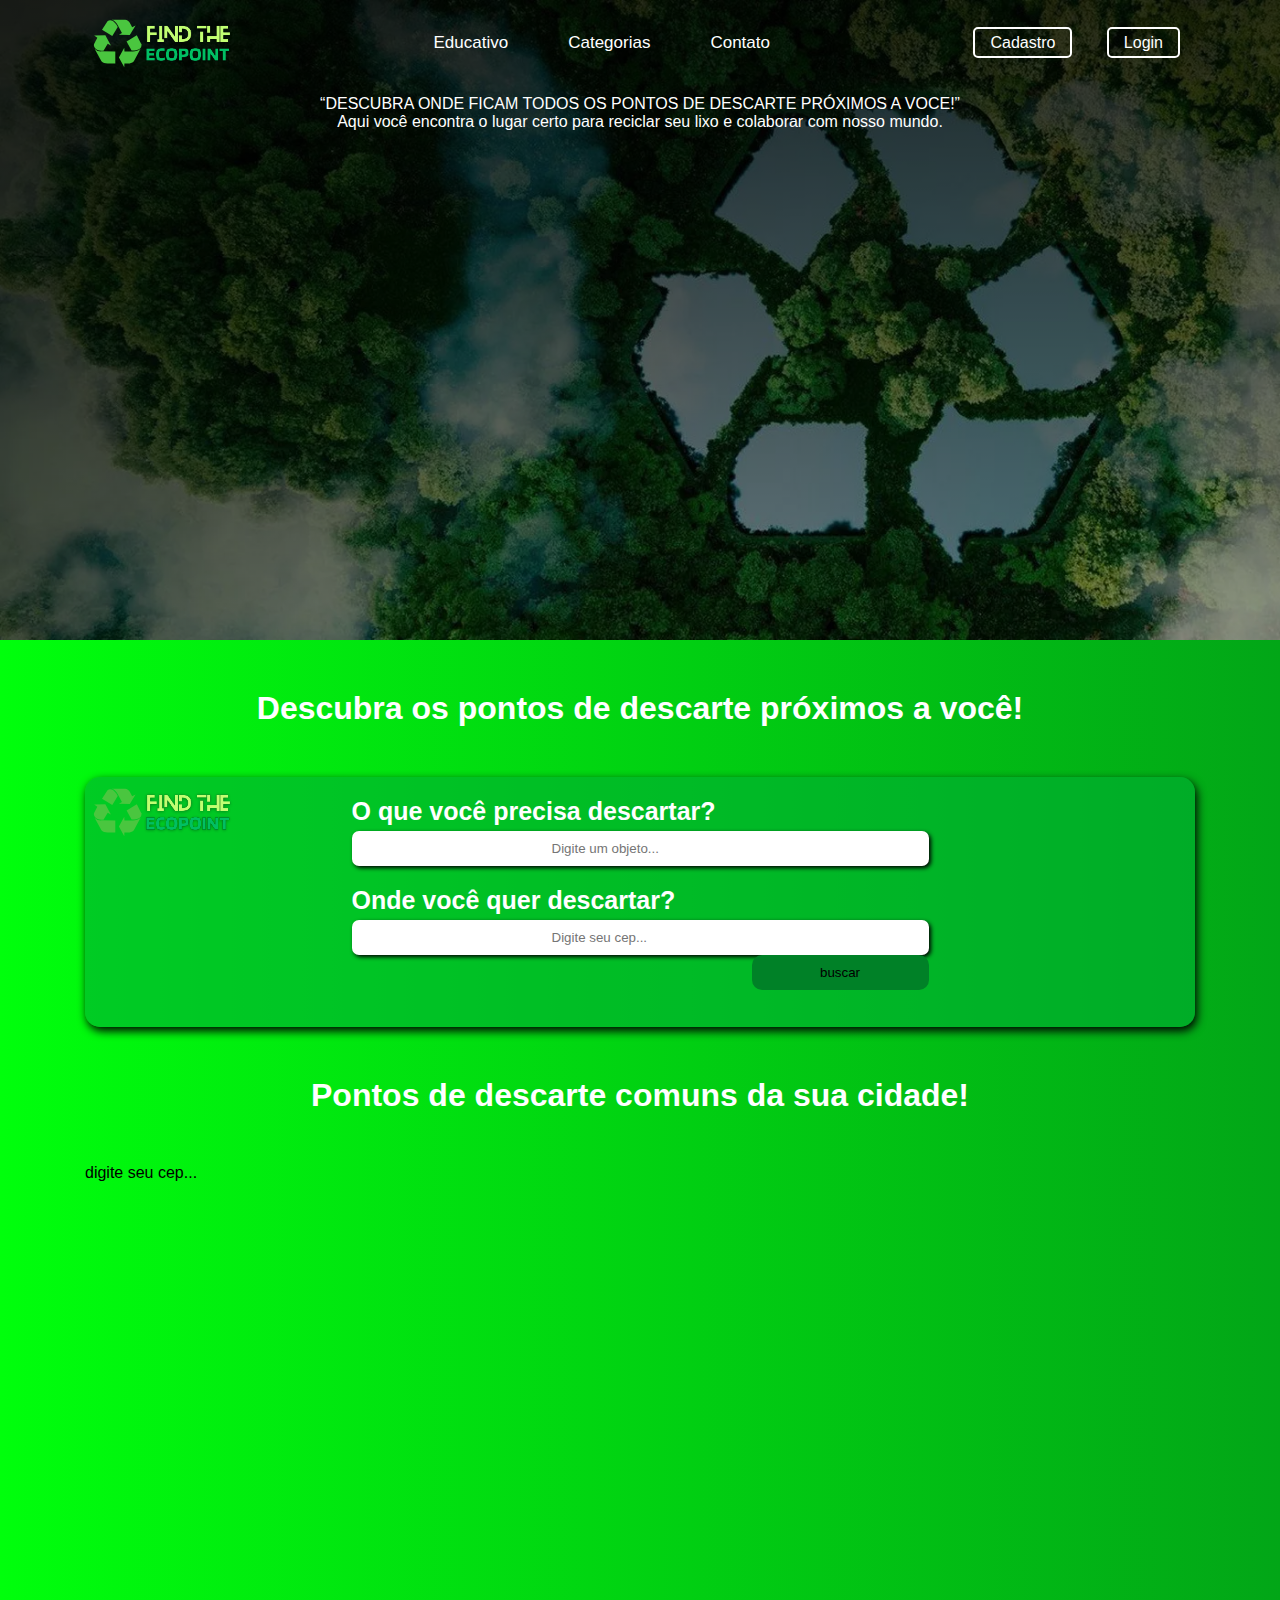
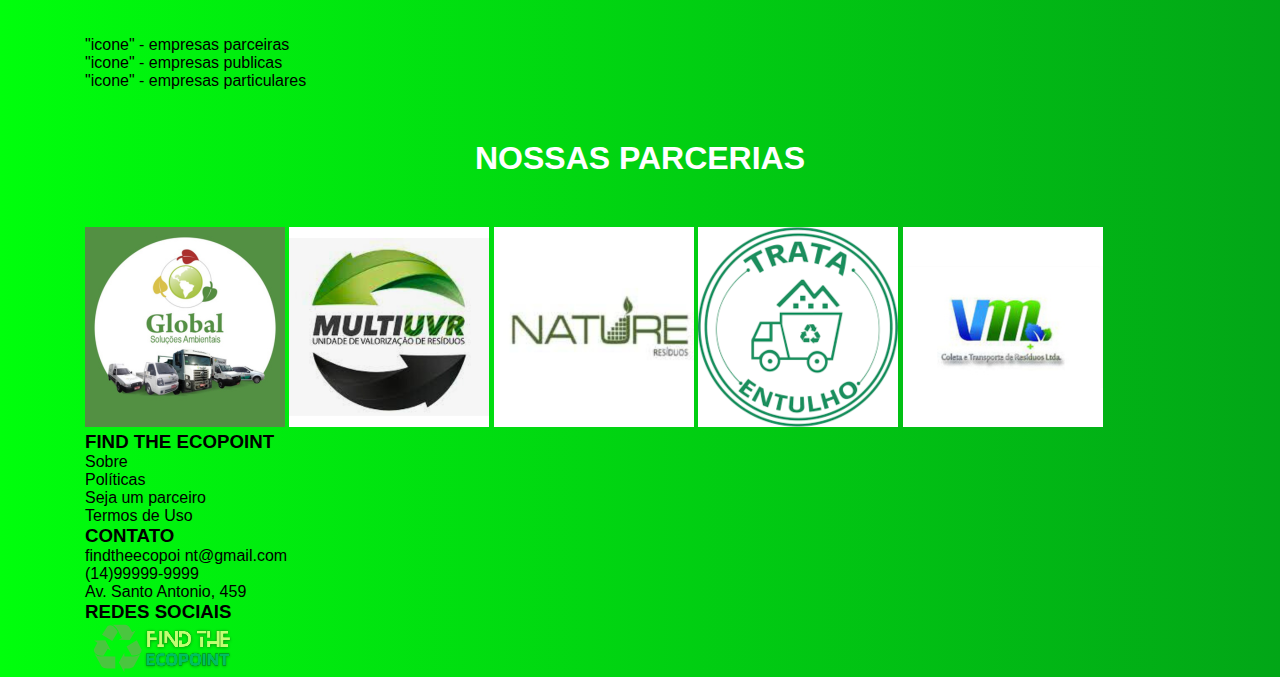
==== index.html @ 3b6789b3 "rodape" ====
<!DOCTYPE html>
<html lang="pt-BR">

<head>
    <meta charset="UTF-8">
    <meta http-equiv="X-UA-Compatible" content="IE=edge">
    <meta name="viewport" content="width=device-width, initial-scale=1.0">
    <title>Find The EcoPoint</title>
    <link rel="stylesheet" href="https://cdnjs.cloudflare.com/ajax/libs/font-awesome/6.5.0/css/all.min.css"
        integrity="sha512-Avb2QiuDEEvB4bZJYdft2mNjVShBftLdPG8FJ0V7irTLQ8Uo0qcPxh4Plq7G5tGm0rU+1SPhVotteLpBERwTkw=="
        crossorigin="anonymous" referrerpolicy="no-referrer" />

    <link rel="stylesheet" href="css/main.css">

</head>



<body>
    <header id="banner">
        <div class="container">
            <div id="cabecalho">
                <img src="img/foto-logo.svg" alt="logo-empresa">
                <nav id="menu">
                    <ul>
                        <li><a href="#">Educativo</a></li>
                        <li><a href="#">Categorias</a></li>
                        <li><a href="#">Contato</a></li>
                    </ul>
                </nav>
                <div id="botaoMenu">
                    <a href="#">Cadastro</a>
                    <a href="#">Login</a>
                </div>
            </div>

            <div id="textoBack">
                <div id="texto1">
                    <p>“DESCUBRA ONDE FICAM
                        TODOS OS PONTOS DE
                        DESCARTE PRÓXIMOS
                        A VOCE!”</p>
                </div>
                <div id="texto2">
                    <p>Aqui você encontra o lugar certo
                        para reciclar seu lixo e
                        colaborar com nosso mundo.</p>
                </div>
            </div>
        </div>
    </header>


    <!-- FIM DO CABEÇALHO -->

    <main>

        <!-- INICO DO MENU BUSCA -->

        <section>
            <div class="container">
                <h2 class="space-title">Descubra os pontos de descarte próximos a você!</h2>

                <div id="menuBusca">

                    <div id="imgBusca">
                        <img src="img/foto-logo.svg" alt="logo-empresa">
                    </div>

                    <form action="#" method="get" id="barraBusca">

                        <div class="cep">
                            <h3>O que você precisa descartar?</h3>
                            <input type="text" placeholder="Digite um objeto...">
                        </div>

                        <div class="cep">
                            <h3>Onde você quer descartar?</h3>
                            <input type="text" placeholder="Digite seu cep...">
                        </div>

                        <button type="submit" name="botao-busca" class="botao-busca">buscar<i
                                class="fa-solid fa-magnifying-glass" style="color: #ffffff;"></i></button>
                    </form>
                </div>
            </div>
        </section>

        <section>
            <div class="container">
                <h2 class="space-title">Pontos de descarte comuns da sua cidade!</h2>
                <div id="mapa">
                    <p>digite seu cep...</p>
                    <iframe
                        src="https://www.google.com/maps/embed?pb=!1m18!1m12!1m3!1d236395.6761934356!2d-50.25167360546877!3d-22.2141715!2m3!1f0!2f0!3f0!3m2!1i1024!2i768!4f13.1!3m3!1m2!1s0x94bfd7309baef6d9%3A0x2d5ecbe8edc7dc7c!2sSenac%20Marilia!5e0!3m2!1spt-BR!2sbr!4v1701218961428!5m2!1spt-BR!2sbr"
                        width="600" height="450" style="border:0;" allowfullscreen="" loading="lazy"
                        referrerpolicy="no-referrer-when-downgrade"></iframe>
                </div>

                <nav id="legenda-mapa">
                    <ul>
                        <li>"icone" - empresas parceiras</li>
                        <li>"icone" - empresas publicas</li>
                        <li>"icone" - empresas particulares</li>
                    </ul>
                </nav>
            </div>
        </section>

        <section>
            <div class="container">
                <h2 class="space-title">NOSSAS PARCERIAS</h2>
                <div id="parceiros">

                    <img src="img/parceiros-logo/global-solucoes.png" alt="">

                    <img src="img/parceiros-logo/mult-uvr.png" alt="">

                    <img src="img/parceiros-logo/nature-residuos.png" alt="">

                    <img src="img/parceiros-logo/trata-entulho.png" alt="">

                    <img src="img/parceiros-logo/vm-coleta.png" alt="">

                </div>
            </div>
        </section>

    </main>
    <footer id="rodape">
        <div class="container" id="linhaRodape">



            <div class="coluna-rodape">
                <h3>FIND THE ECOPOINT</h3>
                <nav class="rodape1">
                    <ul>
                        <li>Sobre</li>
                        <li>Políticas</li>
                        <li>Seja um parceiro</li>
                        <li>Termos de Uso</li>
                    </ul>
                </nav>
            </div>

            <div class="coluna-rodape">
                <h3>CONTATO</h3>
                <p>
                <nav class="rodape1">
                   
                        <div>
                            <ul>
                            <i class="fa-regular fa-envelope"></i>
                            <li>findtheecopoi   nt@gmail.com</li>
                        </ul>
                        </div>
                        <div>
                            <ul>
                            <i class="fa-solid fa-phone"></i>
                            <li>(14)99999-9999</li>
                        </ul>
                        </div>
                        <div>
                            
                            <i class="fa-solid fa-location-dot"></i>
                            <li>Av. Santo Antonio, 459</li>
                        </ul>
                        </div>
                    
                </nav>
            </div>

            <div class="coluna-rodape">
                <h3>REDES SOCIAIS</h3>
                <div>
                    <a href="#"><i class="fa-brands fa-facebook"></i></a>
                    <a href="#"><i class="fa-brands fa-square-whatsapp"></i></a>
                </div>
                <img src="img/foto-logo.svg" alt="">
            </div>
        </div>
    </footer>

    <script src="js/main.js"></script>
</body>

</html>
---- css/main.css ----
* {
    margin: 0;
    padding: 0;
    box-sizing: border-box;
    text-decoration: none;
    list-style: none;
    font-family:sans-serif;
    
}

body {
    background: rgb(0, 255, 12);
    background: linear-gradient(90deg, rgba(0, 255, 12, 1) 0%, rgba(2, 166, 23, 1) 100%);
}

#banner{
    background-image: linear-gradient(rgba(0, 0, 0, 0.8), rgba(0, 0, 0, 0.4)), url("../img/banner.png");
    height: 40em;
    width: 100%;
    background-repeat: no-repeat;
    background-size: cover;
}

.container{
max-width: 1140px;
margin: 0 auto;
padding-left:15px;
padding-right:15px;
}

/* CABEÇALHO INICIO */

#cabecalho {
    display: flex;
    justify-content: space-between;
    align-items: center;
    padding-top: 20px;
    height: 65px;
}

#menu ul {
    display: flex;
    list-style: none;
}

#menu ul li {
    padding: 30px;
}

#menu ul li a{
    color: #fff;
    font-size: 17px;
}

#textoBack{
    color: #fff;
    text-align:center;
    margin-top: 30px;
}

#botaoMenu a{
    color:#fff;
}

#botaoMenu a {
    margin: 15px;
    padding: 5px 15px 5px 15px;
    border-radius: 5px;
    border: 2px solid #fff;
}

/* FIM CABECALHO */

/* INICIO MENU DE BUSCA */

.space-title{
    text-align: center;
    color: #fff;
    font-size: 2em;
    margin:50px 0px;
}

#menuBusca{
    background-color:rgba(0, 173, 52, 0.596);
    position: relative;
    border-radius: 15px;
    height: 250px;
    box-shadow: 2px 4px 10px;
    display: flex;
    justify-content: center;
}

#imgBusca{
    position: absolute;
    left: 0;
    top: 0;
    margin-top: 10px;
}

.cep h3{
    color:#fff;
    margin-top: 20px;
    font-size: 25px;
}

.cep input{
    box-shadow: 2px 2px 4px;
    padding: 10px 200px;
    background-color: #fff;
    border-radius: 7px;
    border: none;
    margin-top: 5px;
}

.botao-busca{
    background-color: #008127;
    padding: 10px 50px ;
    margin-left: 400px;
    border-radius: 10px;
    border: none;


}

 #barraBusca{
    
    display: flex;
    flex-direction: column;
 }
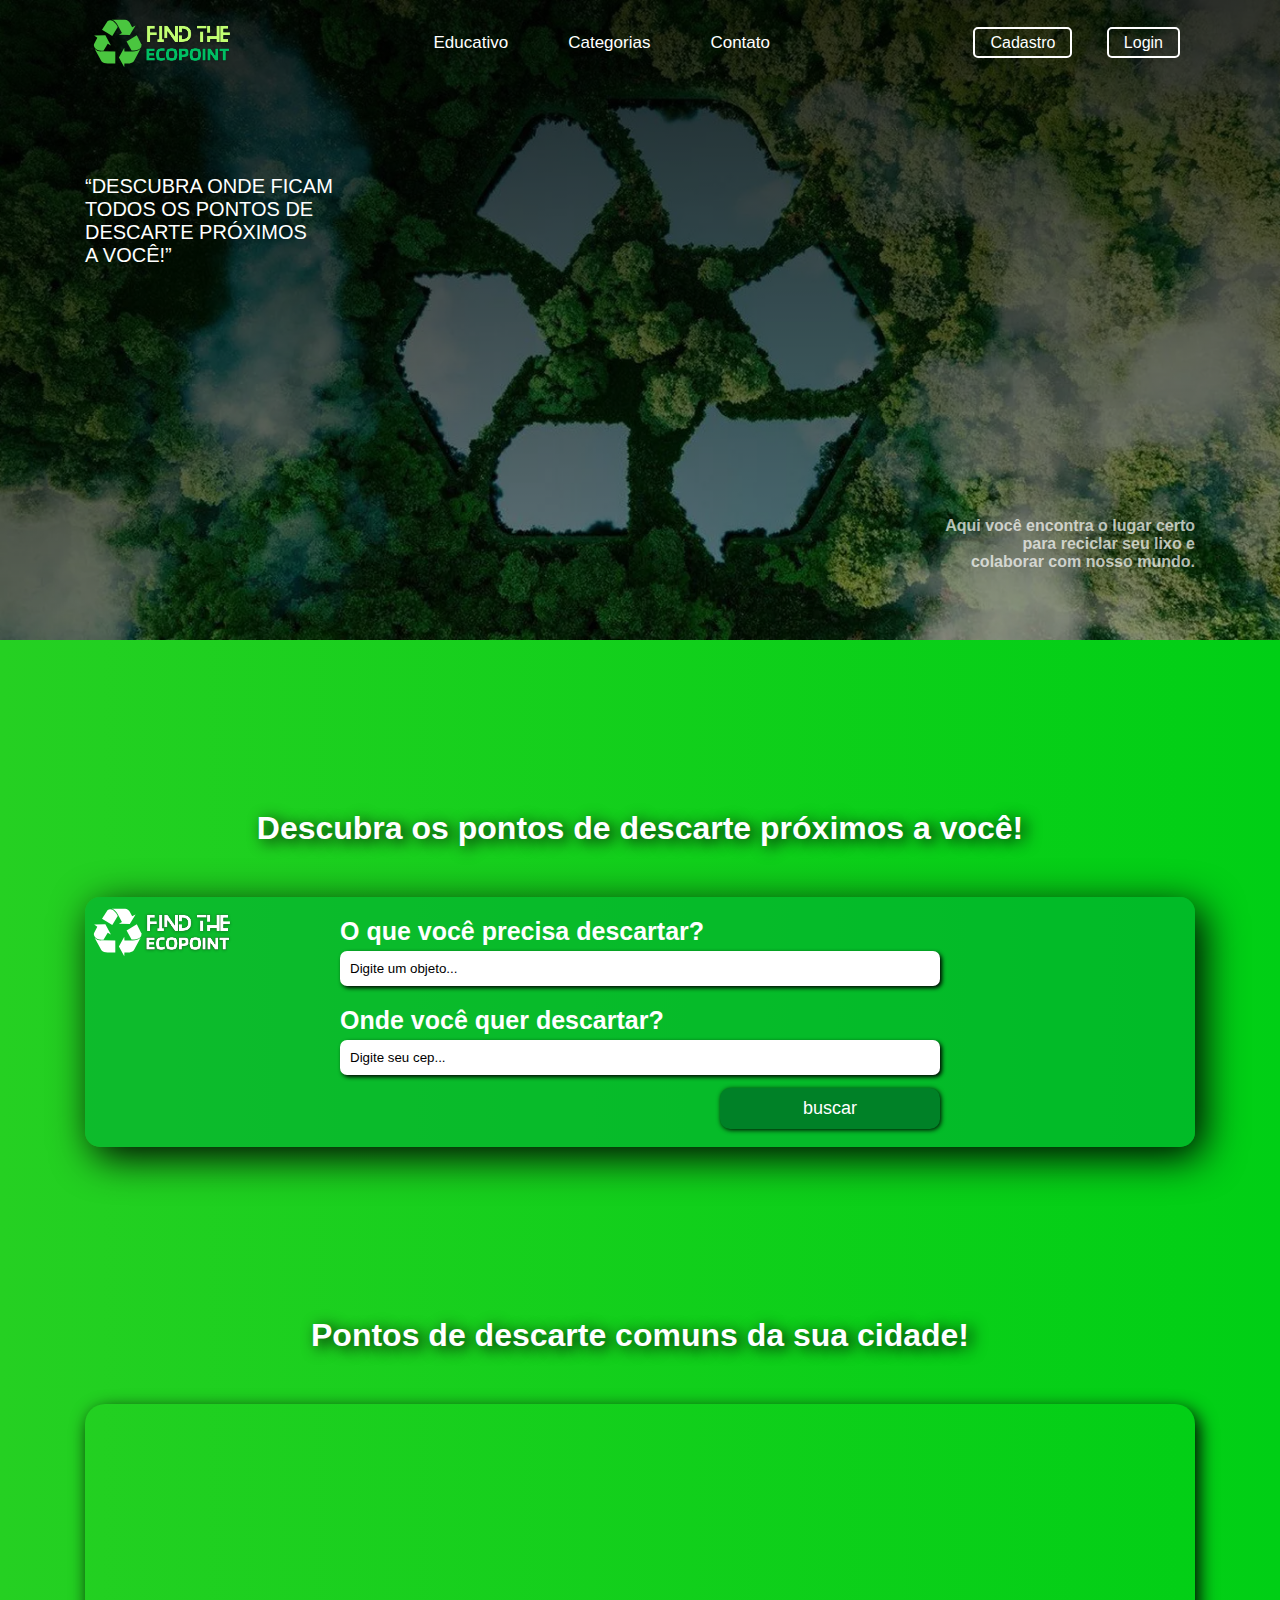
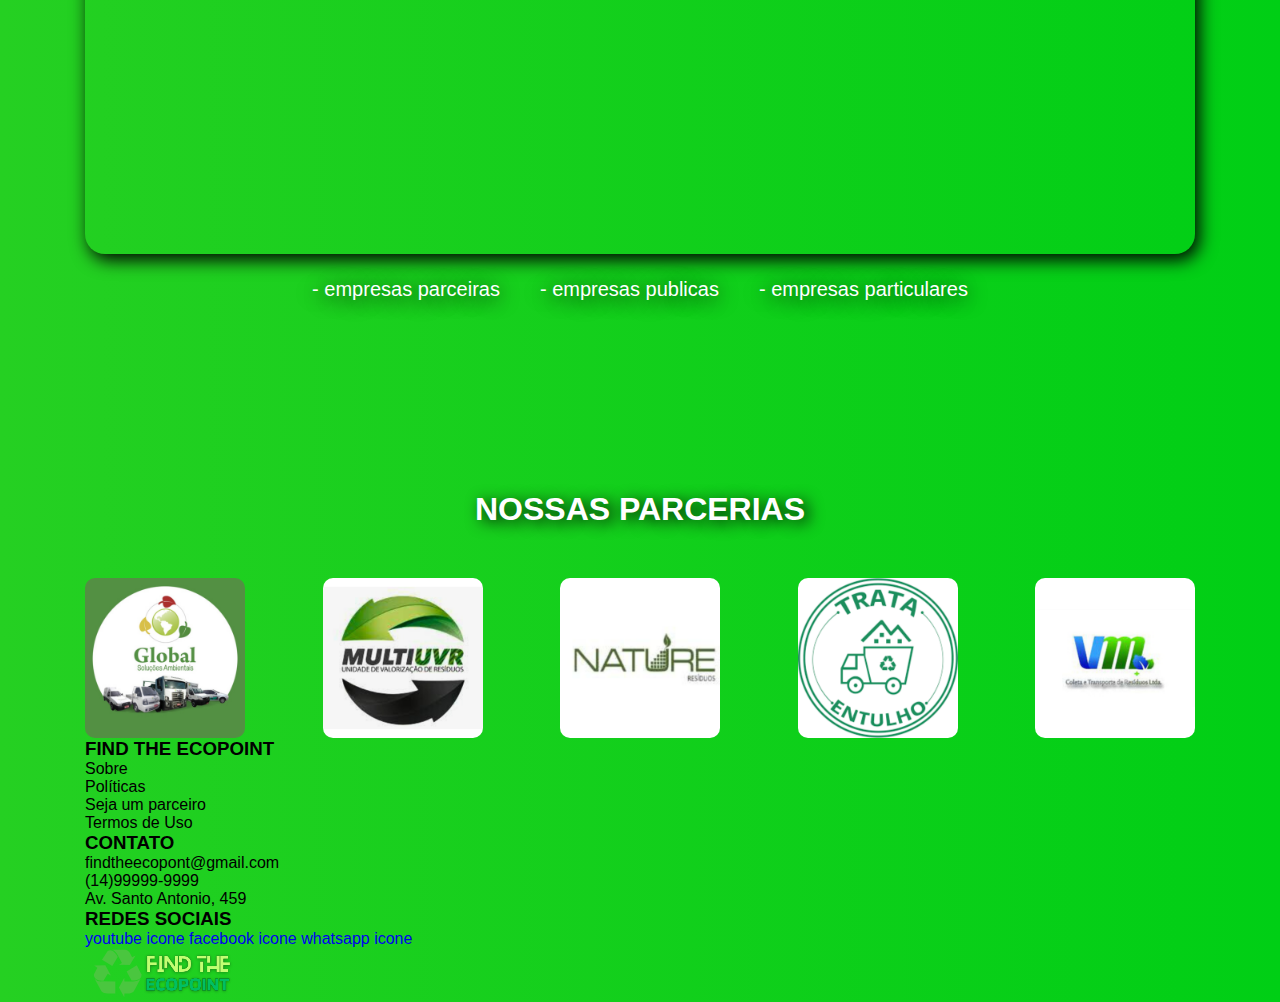
==== commit b173604a: "finalização" ====
--- a/index.html
+++ b/index.html
@@ -13,7 +13,6 @@
     <link rel="stylesheet" href="css/main.css">
 
 </head>
-
 
 
 <body>
@@ -35,15 +34,17 @@
             </div>
 
             <div id="textoBack">
-                <div id="texto1">
-                    <p>“DESCUBRA ONDE FICAM
-                        TODOS OS PONTOS DE
-                        DESCARTE PRÓXIMOS
-                        A VOCE!”</p>
+
+                <div class="texto1">
+                    <p>“DESCUBRA ONDE FICAM<br>
+                        TODOS OS PONTOS DE<br>
+                        DESCARTE PRÓXIMOS<br>
+                        A VOCÊ!”</p>
                 </div>
-                <div id="texto2">
-                    <p>Aqui você encontra o lugar certo
-                        para reciclar seu lixo e
+
+                <div class="texto2">
+                    <p>Aqui você encontra o lugar certo<br>
+                        para reciclar seu lixo e<br>
                         colaborar com nosso mundo.</p>
                 </div>
             </div>
@@ -64,7 +65,7 @@
                 <div id="menuBusca">
 
                     <div id="imgBusca">
-                        <img src="img/foto-logo.svg" alt="logo-empresa">
+                        <img src="img/foto-logo-branca.svg" alt="logo-empresa">
                     </div>
 
                     <form action="#" method="get" id="barraBusca">
@@ -79,7 +80,7 @@
                             <input type="text" placeholder="Digite seu cep...">
                         </div>
 
-                        <button type="submit" name="botao-busca" class="botao-busca">buscar<i
+                        <button type="submit" name="botao-busca" class="botao-busca">buscar     <i
                                 class="fa-solid fa-magnifying-glass" style="color: #ffffff;"></i></button>
                     </form>
                 </div>
@@ -90,7 +91,7 @@
             <div class="container">
                 <h2 class="space-title">Pontos de descarte comuns da sua cidade!</h2>
                 <div id="mapa">
-                    <p>digite seu cep...</p>
+                    
                     <iframe
                         src="https://www.google.com/maps/embed?pb=!1m18!1m12!1m3!1d236395.6761934356!2d-50.25167360546877!3d-22.2141715!2m3!1f0!2f0!3f0!3m2!1i1024!2i768!4f13.1!3m3!1m2!1s0x94bfd7309baef6d9%3A0x2d5ecbe8edc7dc7c!2sSenac%20Marilia!5e0!3m2!1spt-BR!2sbr!4v1701218961428!5m2!1spt-BR!2sbr"
                         width="600" height="450" style="border:0;" allowfullscreen="" loading="lazy"
@@ -99,9 +100,9 @@
 
                 <nav id="legenda-mapa">
                     <ul>
-                        <li>"icone" - empresas parceiras</li>
-                        <li>"icone" - empresas publicas</li>
-                        <li>"icone" - empresas particulares</li>
+                        <li><i class="fa-solid fa-map-pin"></i> - empresas parceiras</li>
+                        <li><i class="fa-solid fa-map-pin"></i> - empresas publicas</li>
+                        <li><i class="fa-solid fa-map-pin"></i> - empresas particulares</li>
                     </ul>
                 </nav>
             </div>
@@ -125,16 +126,15 @@
                 </div>
             </div>
         </section>
-
     </main>
-    <footer id="rodape">
-        <div class="container" id="linhaRodape">
 
 
+    <footer>
+        <div class="container">
 
-            <div class="coluna-rodape">
+            <div>
                 <h3>FIND THE ECOPOINT</h3>
-                <nav class="rodape1">
+                <nav>
                     <ul>
                         <li>Sobre</li>
                         <li>Políticas</li>
@@ -144,38 +144,24 @@
                 </nav>
             </div>
 
-            <div class="coluna-rodape">
+            <div>
                 <h3>CONTATO</h3>
                 <p>
-                <nav class="rodape1">
-                   
-                        <div>
-                            <ul>
-                            <i class="fa-regular fa-envelope"></i>
-                            <li>findtheecopoi   nt@gmail.com</li>
-                        </ul>
-                        </div>
-                        <div>
-                            <ul>
-                            <i class="fa-solid fa-phone"></i>
-                            <li>(14)99999-9999</li>
-                        </ul>
-                        </div>
-                        <div>
-                            
-                            <i class="fa-solid fa-location-dot"></i>
-                            <li>Av. Santo Antonio, 459</li>
-                        </ul>
-                        </div>
-                    
+                <nav>
+                    <ul>
+                        <li>findtheecopont@gmail.com</li>
+                        <li>(14)99999-9999</li>
+                        <li>Av. Santo Antonio, 459</li>
+                    </ul>
                 </nav>
             </div>
 
-            <div class="coluna-rodape">
+            <div>
                 <h3>REDES SOCIAIS</h3>
                 <div>
-                    <a href="#"><i class="fa-brands fa-facebook"></i></a>
-                    <a href="#"><i class="fa-brands fa-square-whatsapp"></i></a>
+                    <a href="#">youtube icone</a>
+                    <a href="#">facebook icone</a>
+                    <a href="#">whatsapp icone</a>
                 </div>
                 <img src="img/foto-logo.svg" alt="">
             </div>
@@ -185,4 +171,4 @@
     <script src="js/main.js"></script>
 </body>
 
-</html> +</html>--- a/css/main.css
+++ b/css/main.css
@@ -9,8 +9,7 @@
 }
 
 body {
-    background: rgb(0, 255, 12);
-    background: linear-gradient(90deg, rgba(0, 255, 12, 1) 0%, rgba(2, 166, 23, 1) 100%);
+    background: linear-gradient(90deg, rgb(37, 208, 34) 0%, rgb(0, 207, 21) 100%);
 }
 
 #banner{
@@ -19,6 +18,7 @@
     width: 100%;
     background-repeat: no-repeat;
     background-size: cover;
+    background-position: center;
 }
 
 .container{
@@ -69,6 +69,25 @@
     border: 2px solid #fff;
 }
 
+#textoBack{
+    display: flex;
+    flex-direction: column;
+}
+
+.texto1{
+    font-size: 20px;
+    margin-top: 80px;
+    text-align: left;
+    color: #fff;
+}
+
+.texto2{
+    margin-top: 250px;
+    text-align: right;
+    color: #ffffffb0;
+    font-weight: bold;
+}
+
 /* FIM CABECALHO */
 
 /* INICIO MENU DE BUSCA */
@@ -78,6 +97,8 @@
     color: #fff;
     font-size: 2em;
     margin:50px 0px;
+    padding-top: 120px;
+    text-shadow: 5px 3px 15px black;
 }
 
 #menuBusca{
@@ -85,7 +106,7 @@
     position: relative;
     border-radius: 15px;
     height: 250px;
-    box-shadow: 2px 4px 10px;
+    box-shadow: 8px 10px 40px;
     display: flex;
     justify-content: center;
 }
@@ -105,20 +126,25 @@
 
 .cep input{
     box-shadow: 2px 2px 4px;
-    padding: 10px 200px;
+    padding: 10px;
+    width: 600px;
     background-color: #fff;
     border-radius: 7px;
     border: none;
     margin-top: 5px;
+    
 }
 
 .botao-busca{
     background-color: #008127;
     padding: 10px 50px ;
-    margin-left: 400px;
+    margin-left: 380px;
     border-radius: 10px;
     border: none;
-
+    margin-top: 13px;
+    color: #fff;
+    box-shadow: 1px 1px 5px #000;
+    font-size: 18px;
 
 }
 
@@ -128,3 +154,72 @@
     flex-direction: column;
  }
 
+ /* FIM DO MENU DE BUSCA */
+
+ /* COMEÇO DO MAPA */
+
+ #cepMapa input{
+    border: 2px ;
+    border-radius: 10px;
+    background-color: #008127;
+    color: #000;
+    padding-bottom: 20px;
+    margin-left: 20px;
+    font-size: 15px;
+    
+ }
+
+ #cepMapa input::placeholder {
+    color: #fff;
+ }
+ 
+ .cep input::placeholder {
+    
+    color: #000;
+ }
+
+ #mapa iframe{
+    width: 100%;
+    border-radius: 20px;
+    box-shadow: 4px 6px 18px;
+ }
+
+ #legenda-mapa ul{
+    display: flex;
+    justify-content: center;
+    
+ }
+
+ #legenda-mapa ul li{
+    padding: 20px;
+    font-size: 20px;
+    color: #fff;
+    text-shadow: 0px 3px 20px black;
+ }
+
+ /* #legenda-mapa i{
+    color: red; 
+}*/
+
+#legenda-mapa pin1{
+    color: #000;
+}
+
+/* FIM DO MAPA */
+
+
+/* INICIO DOS PARCEIROS */
+
+#parceiros{
+    display: flex;
+    justify-content: space-between;
+    
+}
+
+#parceiros img{
+    border: none;
+    border-radius: 10px;
+    width: 160px;
+}
+
+/* FIM DOS PARCEIROS */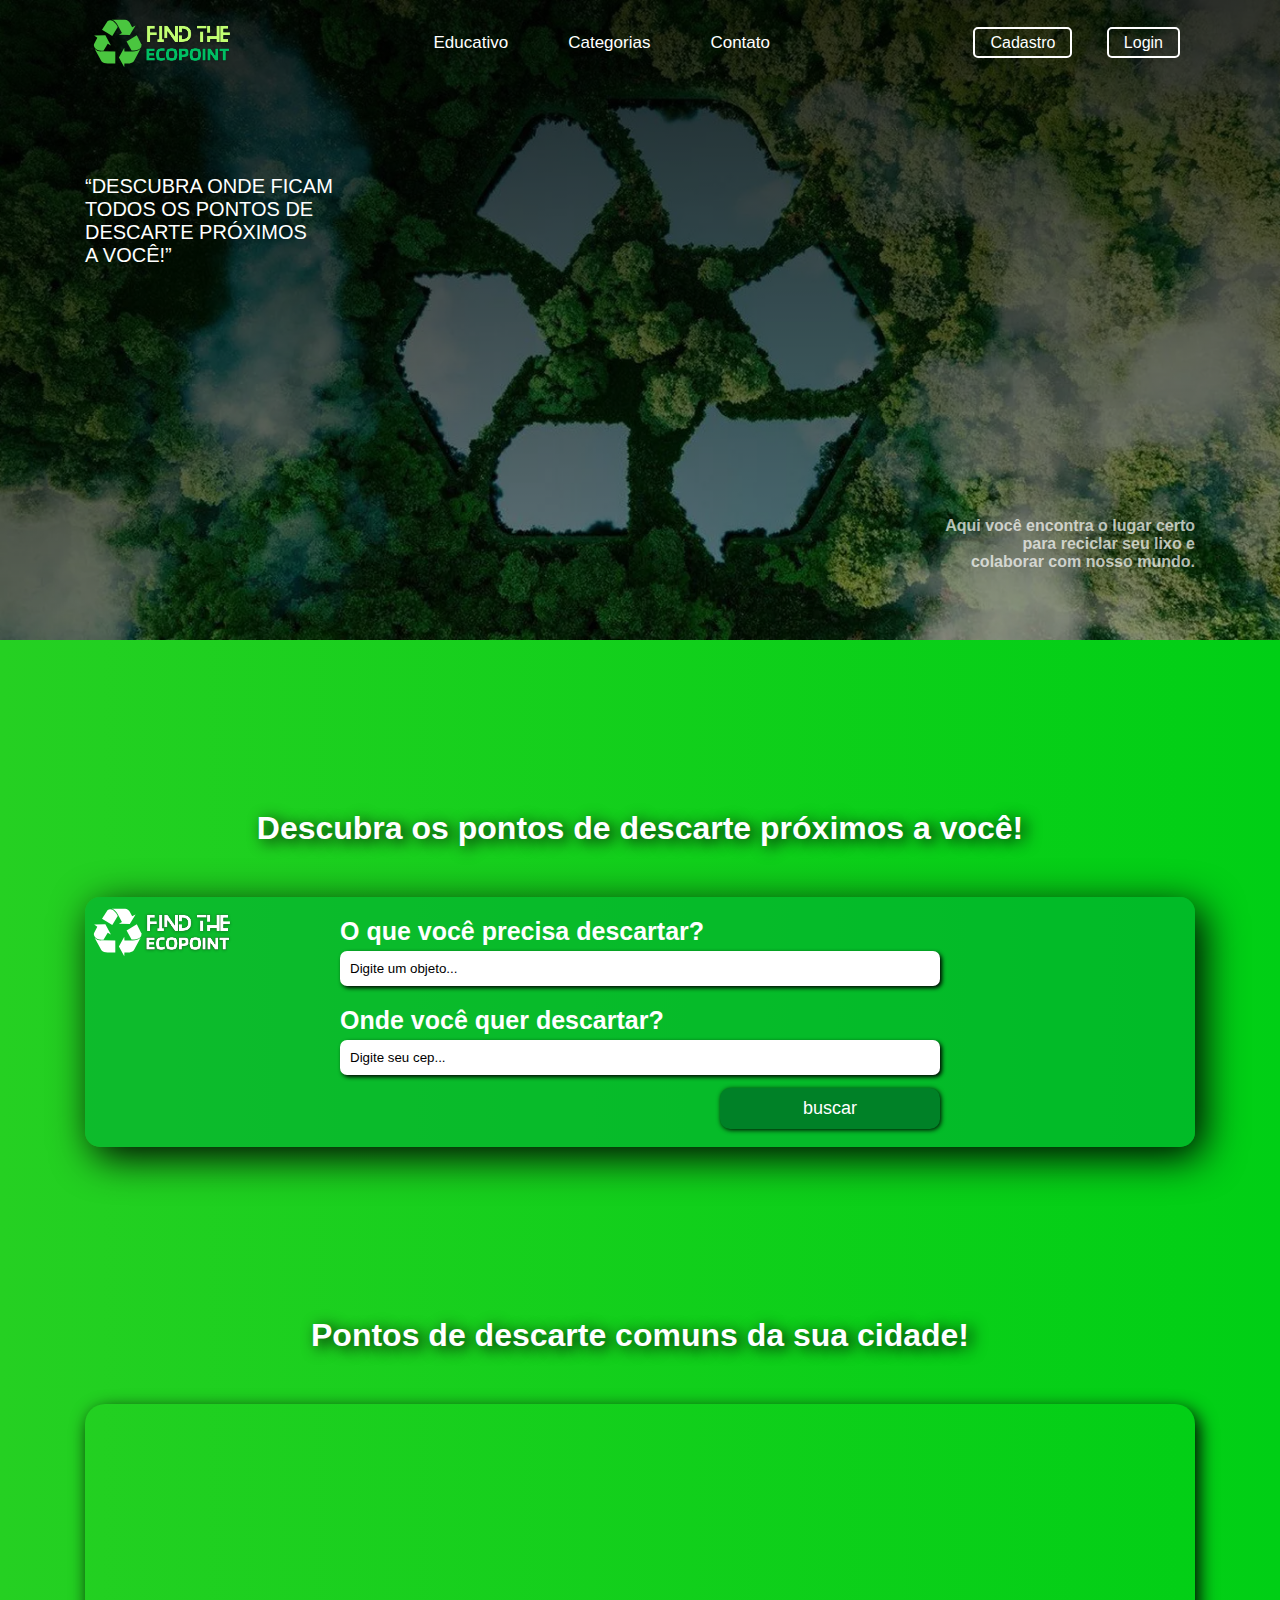
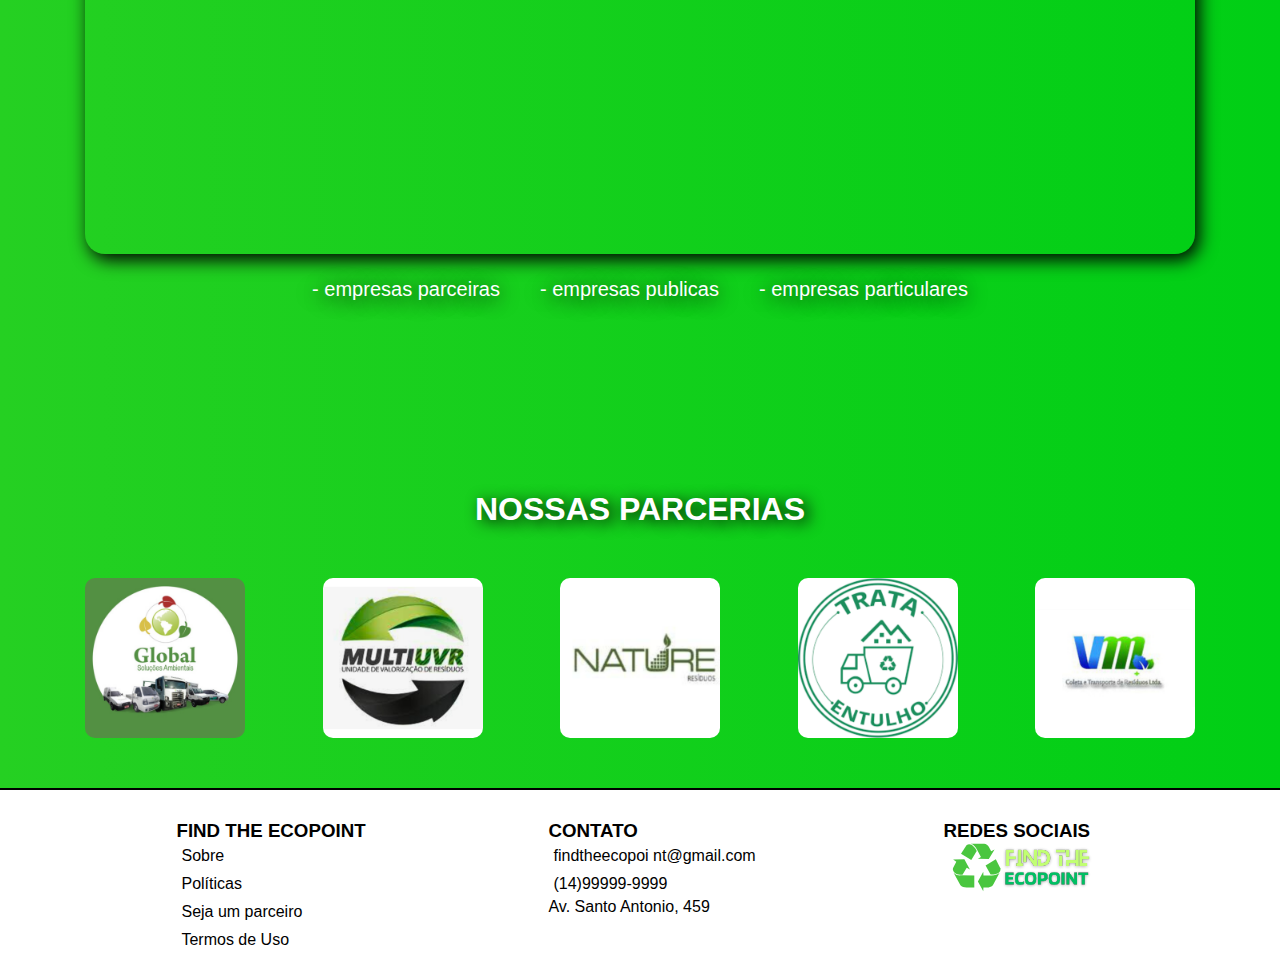
==== commit d4733273: "Merge branch 'main' into alteraçoes-hudson" ====
--- a/index.html
+++ b/index.html
@@ -128,13 +128,13 @@
         </section>
     </main>
 
+    <footer id="rodape">
+        <div class="container" id="linhaRodape">
 
-    <footer>
-        <div class="container">
 
-            <div>
+            <div class="coluna-rodape">
                 <h3>FIND THE ECOPOINT</h3>
-                <nav>
+                <nav class="rodape1">
                     <ul>
                         <li>Sobre</li>
                         <li>Políticas</li>
@@ -144,24 +144,38 @@
                 </nav>
             </div>
 
-            <div>
+            <div class="coluna-rodape">
                 <h3>CONTATO</h3>
                 <p>
-                <nav>
-                    <ul>
-                        <li>findtheecopont@gmail.com</li>
-                        <li>(14)99999-9999</li>
-                        <li>Av. Santo Antonio, 459</li>
-                    </ul>
+                <nav class="rodape1">
+                   
+                        <div>
+                            <ul>
+                            <i class="fa-regular fa-envelope"></i>
+                            <li>findtheecopoi   nt@gmail.com</li>
+                        </ul>
+                        </div>
+                        <div>
+                            <ul>
+                            <i class="fa-solid fa-phone"></i>
+                            <li>(14)99999-9999</li>
+                        </ul>
+                        </div>
+                        <div>
+                            
+                            <i class="fa-solid fa-location-dot"></i>
+                            <li>Av. Santo Antonio, 459</li>
+                        </ul>
+                        </div>
+                    
                 </nav>
             </div>
 
-            <div>
+            <div class="coluna-rodape">
                 <h3>REDES SOCIAIS</h3>
                 <div>
-                    <a href="#">youtube icone</a>
-                    <a href="#">facebook icone</a>
-                    <a href="#">whatsapp icone</a>
+                    <a href="#"><i class="fa-brands fa-facebook"></i></a>
+                    <a href="#"><i class="fa-brands fa-square-whatsapp"></i></a>
                 </div>
                 <img src="img/foto-logo.svg" alt="">
             </div>
@@ -171,4 +185,4 @@
     <script src="js/main.js"></script>
 </body>
 
-</html>+</html> --- a/css/main.css
+++ b/css/main.css
@@ -20,6 +20,7 @@
     background-size: cover;
     background-position: center;
 }
+
 
 .container{
 max-width: 1140px;
@@ -154,6 +155,29 @@
     flex-direction: column;
  }
 
+
+ #rodape {
+    background-color: #fff;
+    border-top: 2px solid black;
+    margin-top: 50px;
+    padding-top: 30px;
+   
+
+}
+
+#linhaRodape{
+    display: flex;
+    flex-wrap: wrap;
+    justify-content: space-around;
+}
+
+.rodape1 ul li{
+    padding: 5px;
+    display: flex;
+    
+
+}
+
  /* FIM DO MENU DE BUSCA */
 
  /* COMEÇO DO MAPA */
@@ -222,4 +246,4 @@
     width: 160px;
 }
 
-/* FIM DOS PARCEIROS */+/* FIM DOS PARCEIROS */
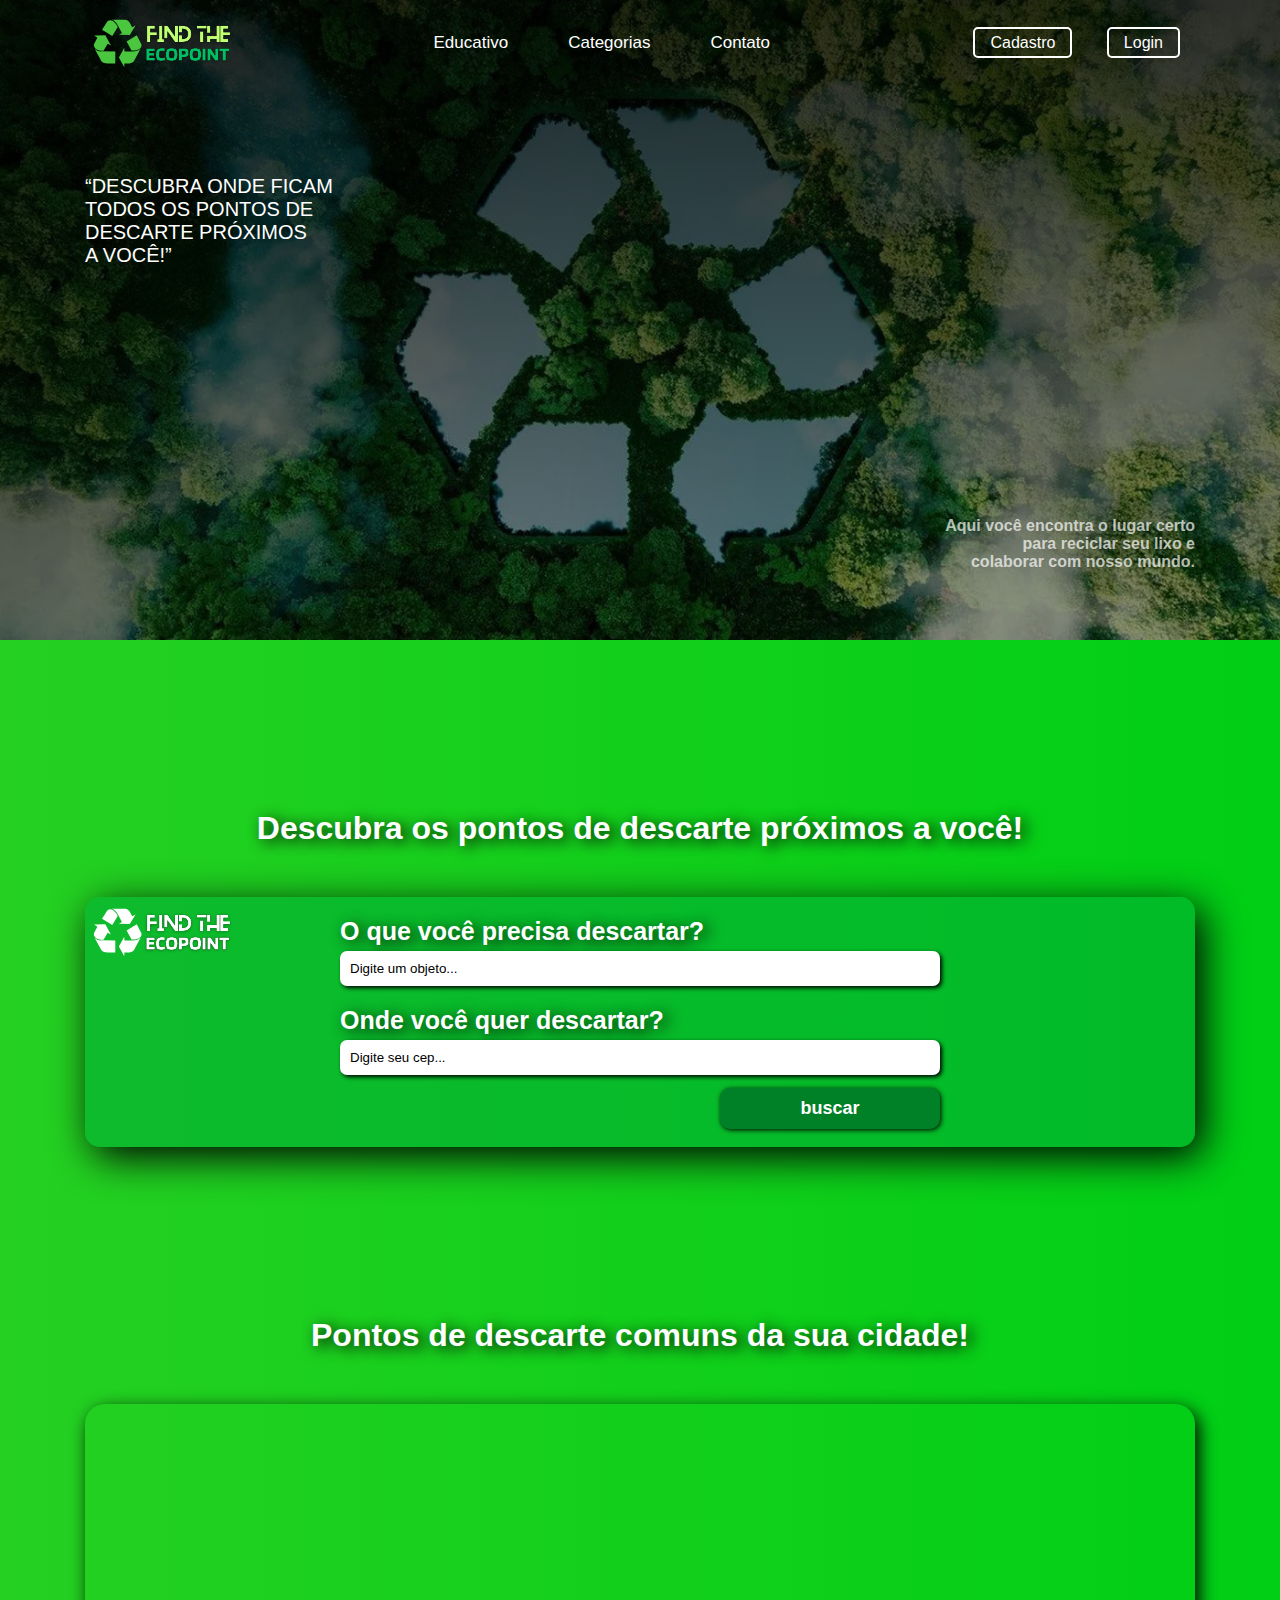
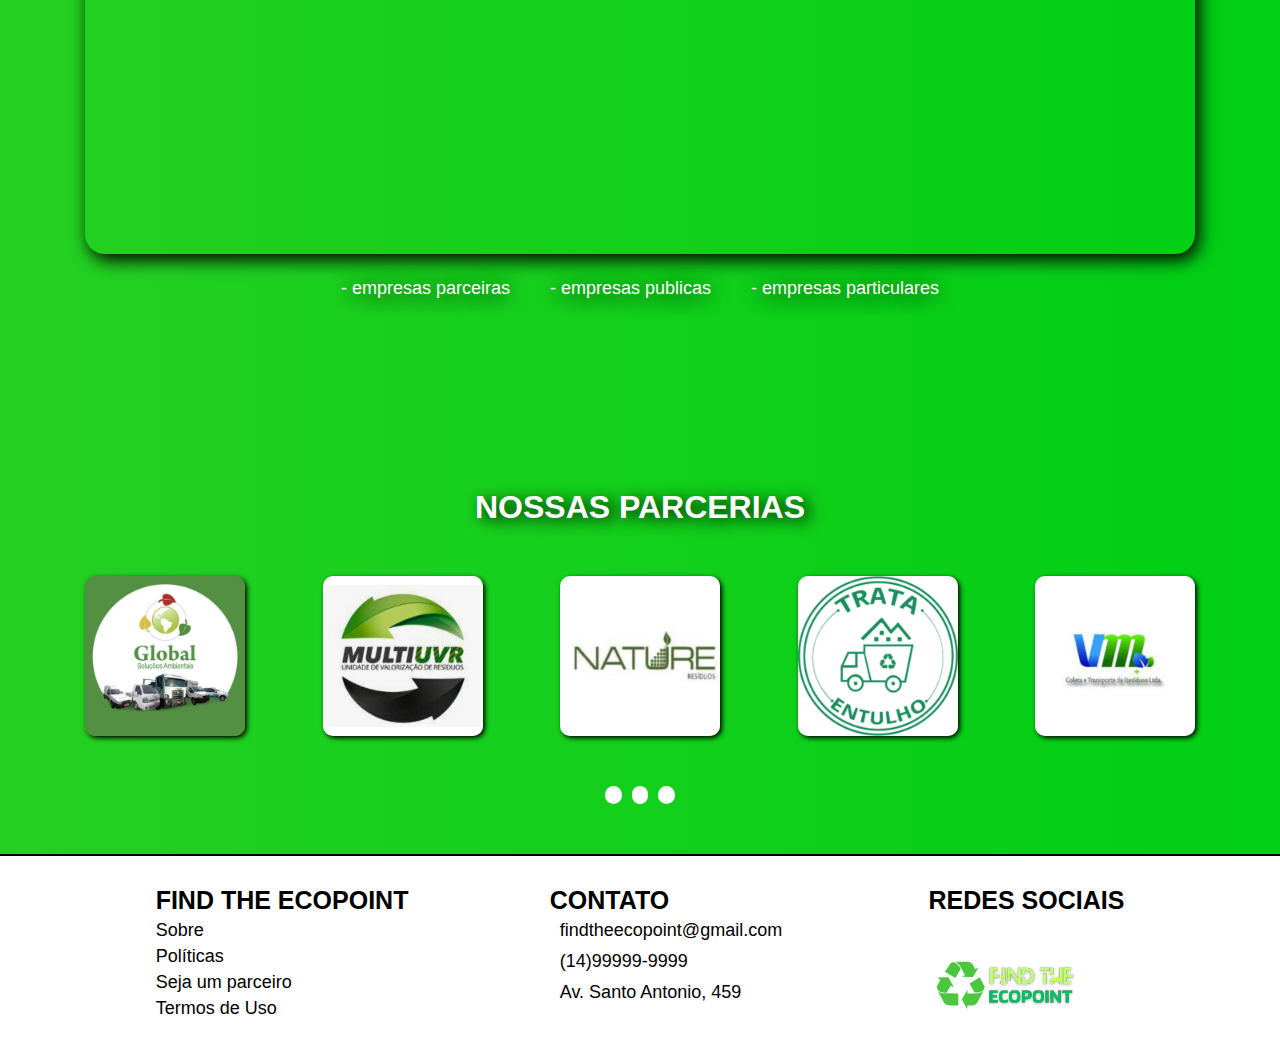
==== commit 20f54ebe: "edição na home" ====
--- a/index.html
+++ b/index.html
@@ -80,7 +80,7 @@
                             <input type="text" placeholder="Digite seu cep...">
                         </div>
 
-                        <button type="submit" name="botao-busca" class="botao-busca">buscar     <i
+                        <button type="submit" name="botao-busca" class="botao-busca">buscar <i
                                 class="fa-solid fa-magnifying-glass" style="color: #ffffff;"></i></button>
                     </form>
                 </div>
@@ -91,7 +91,7 @@
             <div class="container">
                 <h2 class="space-title">Pontos de descarte comuns da sua cidade!</h2>
                 <div id="mapa">
-                    
+
                     <iframe
                         src="https://www.google.com/maps/embed?pb=!1m18!1m12!1m3!1d236395.6761934356!2d-50.25167360546877!3d-22.2141715!2m3!1f0!2f0!3f0!3m2!1i1024!2i768!4f13.1!3m3!1m2!1s0x94bfd7309baef6d9%3A0x2d5ecbe8edc7dc7c!2sSenac%20Marilia!5e0!3m2!1spt-BR!2sbr!4v1701218961428!5m2!1spt-BR!2sbr"
                         width="600" height="450" style="border:0;" allowfullscreen="" loading="lazy"
@@ -100,9 +100,15 @@
 
                 <nav id="legenda-mapa">
                     <ul>
-                        <li><i class="fa-solid fa-map-pin"></i> - empresas parceiras</li>
-                        <li><i class="fa-solid fa-map-pin"></i> - empresas publicas</li>
-                        <li><i class="fa-solid fa-map-pin"></i> - empresas particulares</li>
+                        <li>
+                            <div class="red"><i class="fa-solid fa-map-pin"></i> - empresas parceiras</div>
+                        </li>
+                        <li>
+                            <div class="blue"><i class="fa-solid fa-map-pin"></i> - empresas publicas</div>
+                        </li>
+                        <li>
+                            <div class="black"><i class="fa-solid fa-map-pin"></i> - empresas particulares</div>
+                        </li>
                     </ul>
                 </nav>
             </div>
@@ -124,6 +130,11 @@
                     <img src="img/parceiros-logo/vm-coleta.png" alt="">
 
                 </div>
+                <div class="bolinha">
+                    <p>.</p>
+                    <p>.</p>
+                    <p>.</p>
+                </div>
             </div>
         </section>
     </main>
@@ -131,51 +142,45 @@
     <footer id="rodape">
         <div class="container" id="linhaRodape">
 
-
-            <div class="coluna-rodape">
+            <div>
                 <h3>FIND THE ECOPOINT</h3>
                 <nav class="rodape1">
                     <ul>
-                        <li>Sobre</li>
-                        <li>Políticas</li>
-                        <li>Seja um parceiro</li>
-                        <li>Termos de Uso</li>
+                        <a href="#"><li>Sobre</li></a>
+                        <a href="#"><li>Políticas</li></a>
+                        <a href="#"><li>Seja um parceiro</li></a>
+                        <a href="#"><li>Termos de Uso</li></a>
                     </ul>
                 </nav>
             </div>
 
-            <div class="coluna-rodape">
+            <div>
                 <h3>CONTATO</h3>
-                <p>
-                <nav class="rodape1">
-                   
-                        <div>
-                            <ul>
+                <nav>
+                    <ul>
+                        <div class="contatoFlex">
                             <i class="fa-regular fa-envelope"></i>
-                            <li>findtheecopoi   nt@gmail.com</li>
-                        </ul>
+                            <a href="#"><li>findtheecopoint@gmail.com</li></a>
                         </div>
-                        <div>
-                            <ul>
+                        <div class="contatoFlex">
                             <i class="fa-solid fa-phone"></i>
-                            <li>(14)99999-9999</li>
-                        </ul>
+                            <a href="#"><li>(14)99999-9999</li></a>
                         </div>
-                        <div>
-                            
+                        <div class="contatoFlex">
                             <i class="fa-solid fa-location-dot"></i>
-                            <li>Av. Santo Antonio, 459</li>
-                        </ul>
+                            <a href="#"><li>Av. Santo Antonio, 459</li></a>
+
                         </div>
-                    
+                    </ul>
                 </nav>
             </div>
 
-            <div class="coluna-rodape">
+            <div>
                 <h3>REDES SOCIAIS</h3>
-                <div>
+                <div class="icones">
                     <a href="#"><i class="fa-brands fa-facebook"></i></a>
                     <a href="#"><i class="fa-brands fa-square-whatsapp"></i></a>
+                    <a href="#"><i class="fa-brands fa-square-instagram"></i></a>
                 </div>
                 <img src="img/foto-logo.svg" alt="">
             </div>
@@ -185,4 +190,4 @@
     <script src="js/main.js"></script>
 </body>
 
-</html> +</html>--- a/css/main.css
+++ b/css/main.css
@@ -1,18 +1,19 @@
+/* ZERAR BORDAS */
 * {
     margin: 0;
     padding: 0;
     box-sizing: border-box;
     text-decoration: none;
     list-style: none;
-    font-family:sans-serif;
-    
+    font-family: sans-serif;
 }
 
 body {
     background: linear-gradient(90deg, rgb(37, 208, 34) 0%, rgb(0, 207, 21) 100%);
 }
 
-#banner{
+/* BANNER HOME */
+#banner {
     background-image: linear-gradient(rgba(0, 0, 0, 0.8), rgba(0, 0, 0, 0.4)), url("../img/banner.png");
     height: 40em;
     width: 100%;
@@ -21,12 +22,11 @@
     background-position: center;
 }
 
-
-.container{
-max-width: 1140px;
-margin: 0 auto;
-padding-left:15px;
-padding-right:15px;
+.container {
+    max-width: 1140px;
+    margin: 0 auto;
+    padding-left: 15px;
+    padding-right: 15px;
 }
 
 /* CABEÇALHO INICIO */
@@ -48,19 +48,19 @@
     padding: 30px;
 }
 
-#menu ul li a{
+#menu ul li a {
     color: #fff;
     font-size: 17px;
 }
 
-#textoBack{
-    color: #fff;
-    text-align:center;
+#textoBack {
+    color: #fff;
+    text-align: center;
     margin-top: 30px;
 }
 
-#botaoMenu a{
-    color:#fff;
+#botaoMenu a {
+    color: #fff;
 }
 
 #botaoMenu a {
@@ -70,40 +70,56 @@
     border: 2px solid #fff;
 }
 
-#textoBack{
+#textoBack {
     display: flex;
     flex-direction: column;
 }
 
-.texto1{
+.texto1 {
     font-size: 20px;
     margin-top: 80px;
     text-align: left;
     color: #fff;
 }
 
-.texto2{
+.texto2 {
     margin-top: 250px;
     text-align: right;
     color: #ffffffb0;
     font-weight: bold;
 }
 
+#menu a:hover{
+    border: solid 3px #fff;
+    padding: 5px 10px;
+    font-weight:bold;
+    border-radius: 10px;
+    position: static;
+}
+
+#botaoMenu a:hover{
+    border: solid 3px #fff;
+    padding: 5px 10px;
+    font-weight:bold;
+    border-radius: 10px;
+    position: static;
+}
+
 /* FIM CABECALHO */
 
 /* INICIO MENU DE BUSCA */
 
-.space-title{
+.space-title {
     text-align: center;
     color: #fff;
     font-size: 2em;
-    margin:50px 0px;
+    margin: 50px 0px;
     padding-top: 120px;
     text-shadow: 5px 3px 15px black;
 }
 
-#menuBusca{
-    background-color:rgba(0, 173, 52, 0.596);
+#menuBusca {
+    background-color: rgba(0, 173, 52, 0.596);
     position: relative;
     border-radius: 15px;
     height: 250px;
@@ -112,20 +128,20 @@
     justify-content: center;
 }
 
-#imgBusca{
+#imgBusca {
     position: absolute;
     left: 0;
     top: 0;
     margin-top: 10px;
 }
 
-.cep h3{
-    color:#fff;
+.cep h3 {
+    color: #fff;
     margin-top: 20px;
     font-size: 25px;
 }
 
-.cep input{
+.cep input {
     box-shadow: 2px 2px 4px;
     padding: 10px;
     width: 600px;
@@ -133,12 +149,11 @@
     border-radius: 7px;
     border: none;
     margin-top: 5px;
-    
-}
-
-.botao-busca{
+}
+
+.botao-busca {
     background-color: #008127;
-    padding: 10px 50px ;
+    padding: 10px 50px;
     margin-left: 380px;
     border-radius: 10px;
     border: none;
@@ -146,104 +161,156 @@
     color: #fff;
     box-shadow: 1px 1px 5px #000;
     font-size: 18px;
-
-}
-
- #barraBusca{
-    
+    cursor: pointer;
+    font-weight: bold;
+}
+
+#barraBusca {
     display: flex;
     flex-direction: column;
- }
-
-
- #rodape {
-    background-color: #fff;
-    border-top: 2px solid black;
-    margin-top: 50px;
-    padding-top: 30px;
-   
-
-}
-
-#linhaRodape{
-    display: flex;
-    flex-wrap: wrap;
-    justify-content: space-around;
-}
-
-.rodape1 ul li{
-    padding: 5px;
-    display: flex;
-    
-
-}
-
- /* FIM DO MENU DE BUSCA */
-
- /* COMEÇO DO MAPA */
-
- #cepMapa input{
-    border: 2px ;
+}
+
+#menuBusca h3{
+    text-shadow: 5px 3px 15px black;
+
+}
+
+/* FIM DO MENU DE BUSCA */
+
+/* COMEÇO DO MAPA */
+
+#cepMapa input {
+    border: 2px;
     border-radius: 10px;
     background-color: #008127;
     color: #000;
     padding-bottom: 20px;
     margin-left: 20px;
     font-size: 15px;
-    
- }
-
- #cepMapa input::placeholder {
-    color: #fff;
- }
- 
- .cep input::placeholder {
-    
+}
+
+#cepMapa input::placeholder {
+    color: #fff;
+}
+
+.cep input::placeholder {
     color: #000;
- }
-
- #mapa iframe{
+}
+
+#mapa iframe {
     width: 100%;
     border-radius: 20px;
     box-shadow: 4px 6px 18px;
- }
-
- #legenda-mapa ul{
+}
+
+#legenda-mapa ul {
     display: flex;
     justify-content: center;
-    
- }
-
- #legenda-mapa ul li{
+}
+
+#legenda-mapa ul li {
     padding: 20px;
-    font-size: 20px;
+    font-size: 18px;
     color: #fff;
     text-shadow: 0px 3px 20px black;
- }
-
- /* #legenda-mapa i{
-    color: red; 
-}*/
-
-#legenda-mapa pin1{
+}
+
+.red i {
+    color: red;
+}
+
+.blue i {
+    color: blue;
+}
+
+.black i {
+    color: black;
+}
+
+
+
+/* FIM DO MAPA */
+
+
+/* INICIO DOS PARCEIROS */
+
+#parceiros {
+    display: flex;
+    justify-content: space-between;
+
+}
+
+#parceiros img {
+    border: none;
+    border-radius: 10px;
+    width: 160px;
+    box-shadow: 2px 2px 5px;
+    cursor: pointer;
+}
+
+.bolinha {
+    justify-content: center;
+    margin: 50px;
+    display: flex;
+}
+
+.bolinha p {
+    background-color: #fff;
+    color: #fff;
+    border-radius: 50px;
+    padding: 0px 6px;
+    margin: 0px 5px;
+}
+
+/* FIM DOS PARCEIROS */
+
+/* INICIO RODAPÉ */
+
+#rodape {
+    background-color: #fff;
+    border-top: 2px solid #000000;
+    margin-top: 50px;
+    padding-top: 30px;
+}
+
+#linhaRodape {
+    display: flex;
+    flex-wrap: wrap;
+    justify-content: space-around;
+    padding-bottom: 20px;
+}
+
+.icones a{
+    color:#000;
+    font-size: 40px;
+    margin-left: 5px;
+}
+
+.contatoFlex{
+    display: flex;
+    font-size: 18px;
+    padding: 5px;
+}
+
+.contatoFlex i{
+    padding-right: 5px;
+}
+
+footer a:hover{
     color: #000;
-}
-
-/* FIM DO MAPA */
-
-
-/* INICIO DOS PARCEIROS */
-
-#parceiros{
-    display: flex;
-    justify-content: space-between;
-    
-}
-
-#parceiros img{
-    border: none;
-    border-radius: 10px;
-    width: 160px;
-}
-
-/* FIM DOS PARCEIROS */
+    font-weight: bold;
+}
+
+footer a{
+    color: #000;
+}
+
+footer h3{
+    font-size: 25px;
+} 
+
+.rodape1 li{
+    font-size: 18px;
+    padding-top: 5px;
+}
+/* FIM RODAPE */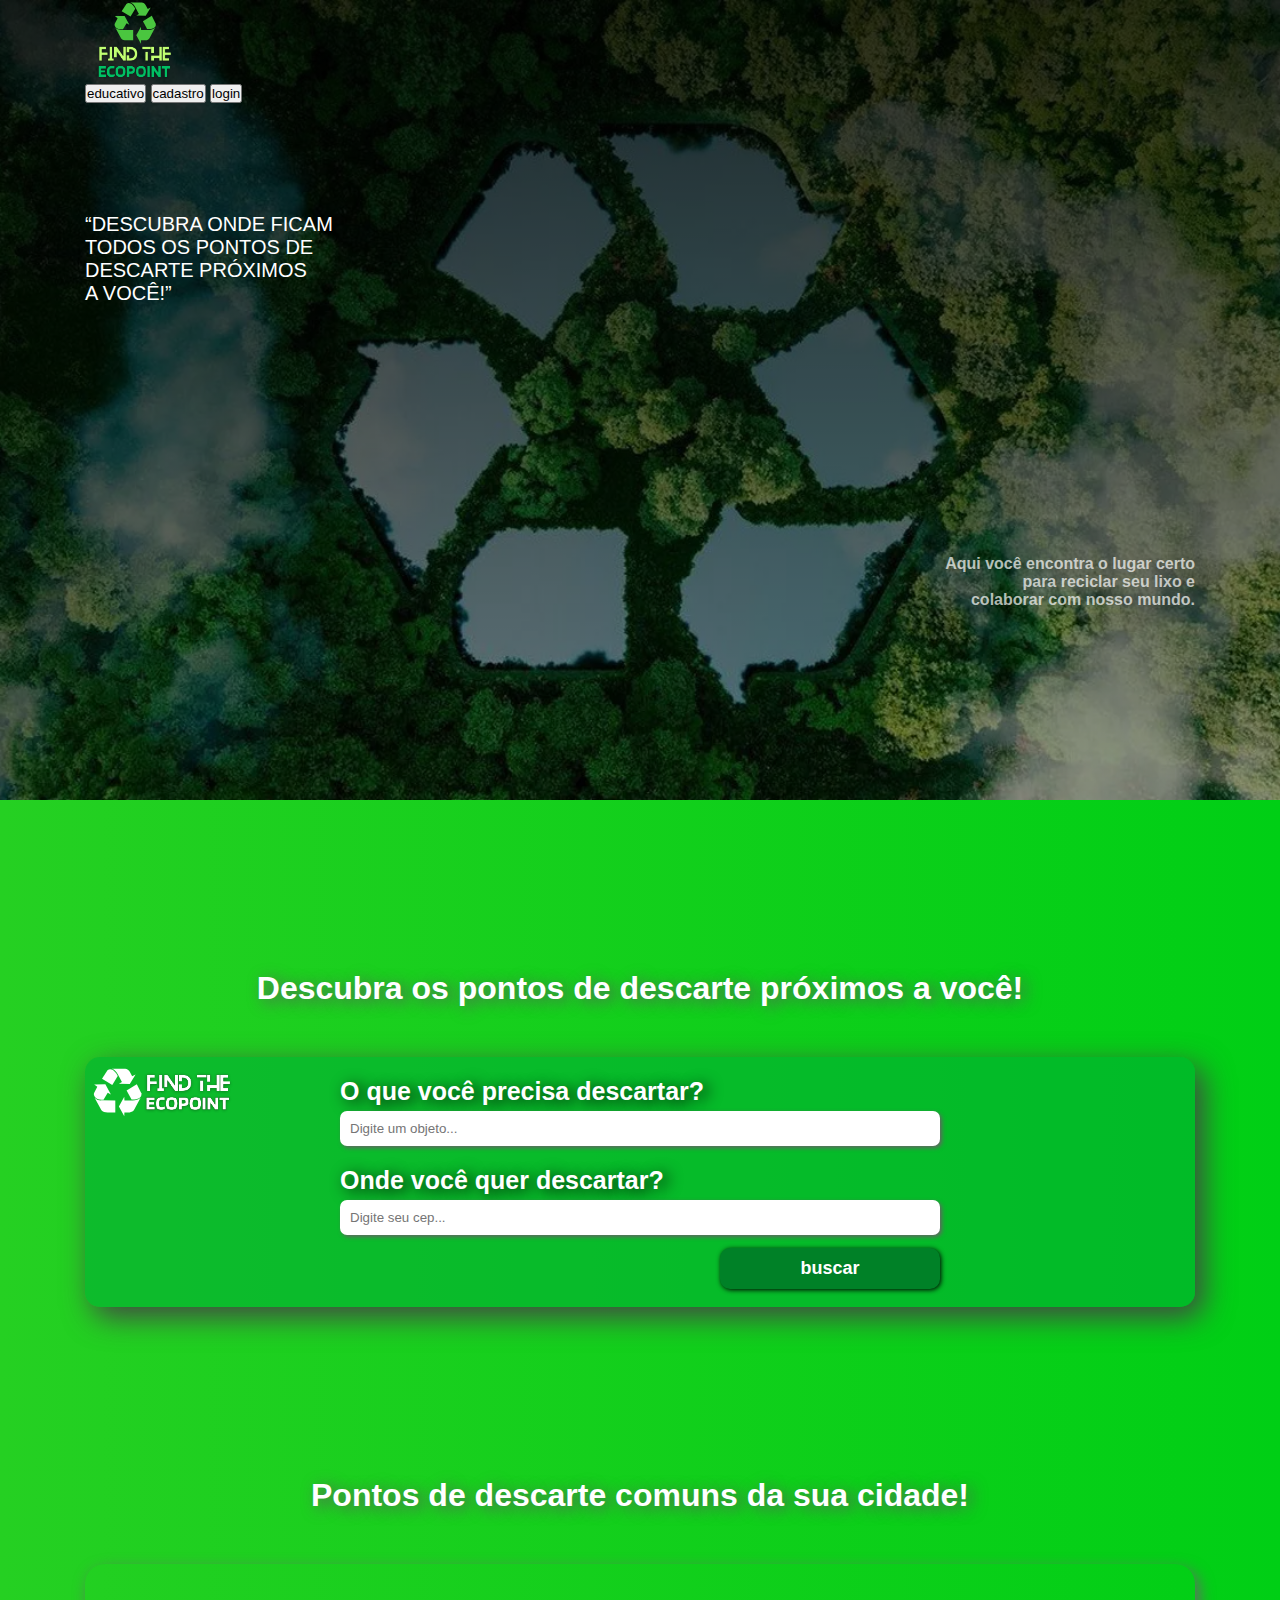
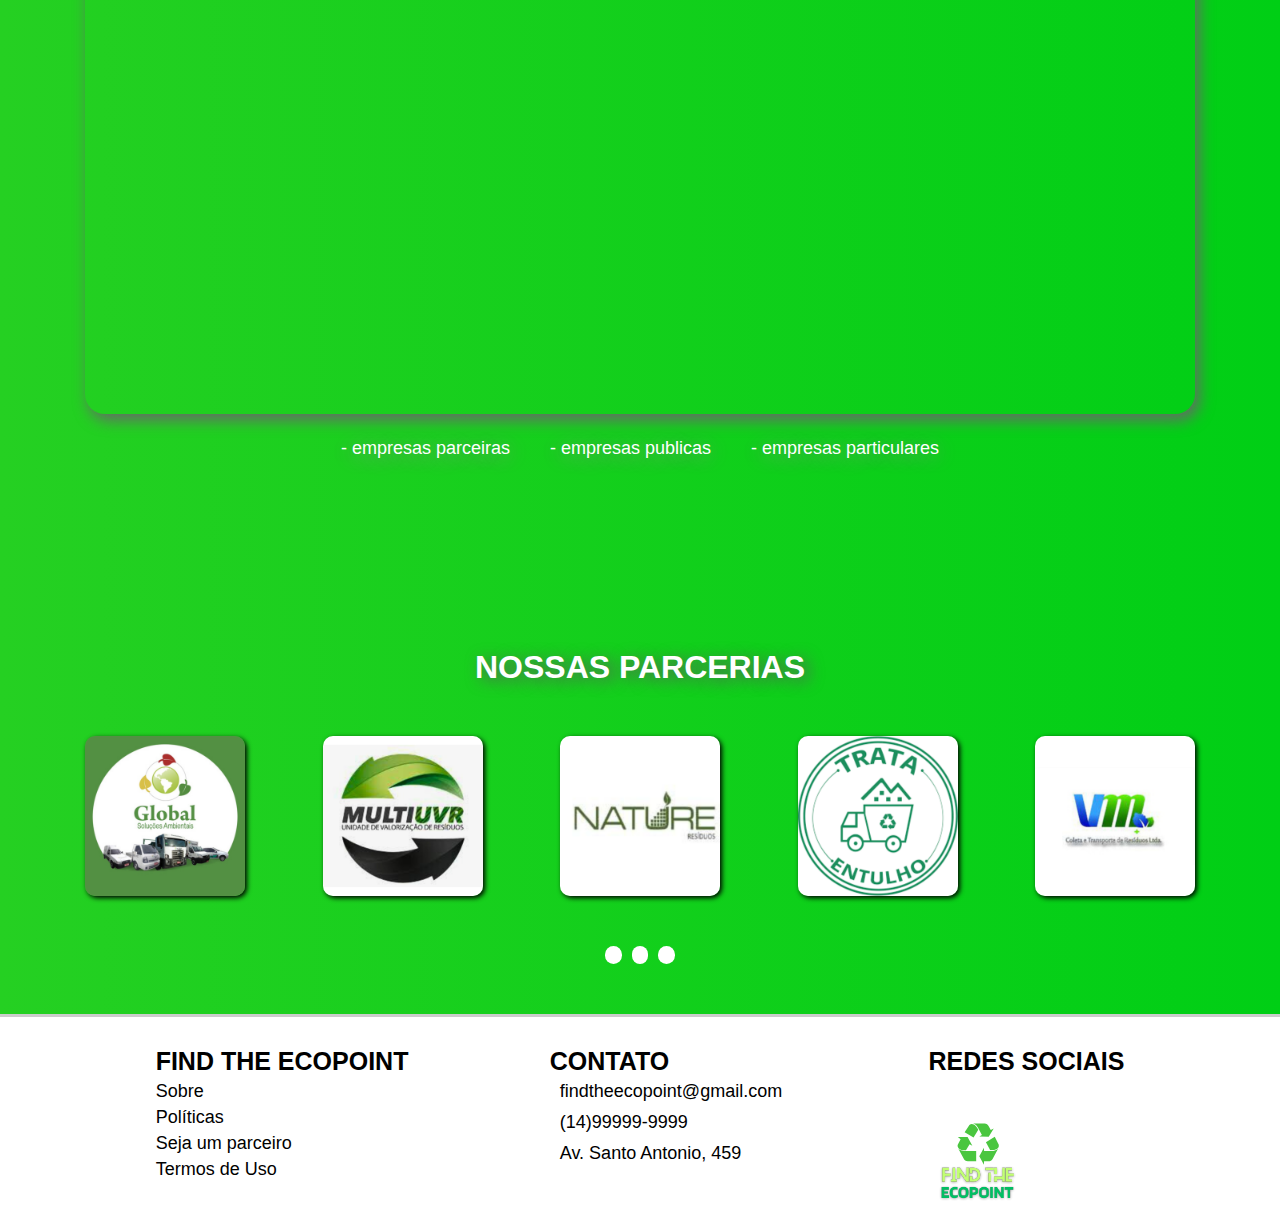
==== commit 15d9d37e: "categorias" ====
--- a/index.html
+++ b/index.html
@@ -18,18 +18,14 @@
 <body>
     <header id="banner">
         <div class="container">
-            <div id="cabecalho">
+            <div id="cabecalho2">
                 <img src="img/foto-logo.svg" alt="logo-empresa">
-                <nav id="menu">
-                    <ul>
-                        <li><a href="#">Educativo</a></li>
-                        <li><a href="#">Categorias</a></li>
-                        <li><a href="#">Contato</a></li>
-                    </ul>
-                </nav>
-                <div id="botaoMenu">
-                    <a href="#">Cadastro</a>
-                    <a href="#">Login</a>
+                <div id="menu2">
+                    
+                        <button>educativo</button>
+                        <button>cadastro</button>
+                        <button>login</button>
+                    
                 </div>
             </div>
 
@@ -146,10 +142,18 @@
                 <h3>FIND THE ECOPOINT</h3>
                 <nav class="rodape1">
                     <ul>
-                        <a href="#"><li>Sobre</li></a>
-                        <a href="#"><li>Políticas</li></a>
-                        <a href="#"><li>Seja um parceiro</li></a>
-                        <a href="#"><li>Termos de Uso</li></a>
+                        <a href="#">
+                            <li>Sobre</li>
+                        </a>
+                        <a href="#">
+                            <li>Políticas</li>
+                        </a>
+                        <a href="#">
+                            <li>Seja um parceiro</li>
+                        </a>
+                        <a href="#">
+                            <li>Termos de Uso</li>
+                        </a>
                     </ul>
                 </nav>
             </div>
@@ -160,15 +164,21 @@
                     <ul>
                         <div class="contatoFlex">
                             <i class="fa-regular fa-envelope"></i>
-                            <a href="#"><li>findtheecopoint@gmail.com</li></a>
+                            <a href="#">
+                                <li>findtheecopoint@gmail.com</li>
+                            </a>
                         </div>
                         <div class="contatoFlex">
                             <i class="fa-solid fa-phone"></i>
-                            <a href="#"><li>(14)99999-9999</li></a>
+                            <a href="#">
+                                <li>(14)99999-9999</li>
+                            </a>
                         </div>
                         <div class="contatoFlex">
                             <i class="fa-solid fa-location-dot"></i>
-                            <a href="#"><li>Av. Santo Antonio, 459</li></a>
+                            <a href="#">
+                                <li>Av. Santo Antonio, 459</li>
+                            </a>
 
                         </div>
                     </ul>
@@ -178,7 +188,7 @@
             <div>
                 <h3>REDES SOCIAIS</h3>
                 <div class="icones">
-                    <a href="#"><i class="fa-brands fa-facebook"></i></a>
+                    <a href="#"><i class="fa-brands fa-square-facebook"></i></a>
                     <a href="#"><i class="fa-brands fa-square-whatsapp"></i></a>
                     <a href="#"><i class="fa-brands fa-square-instagram"></i></a>
                 </div>
--- a/css/main.css
+++ b/css/main.css
@@ -15,12 +15,14 @@
 /* BANNER HOME */
 #banner {
     background-image: linear-gradient(rgba(0, 0, 0, 0.8), rgba(0, 0, 0, 0.4)), url("../img/banner.png");
-    height: 40em;
+    height: 800px;
     width: 100%;
     background-repeat: no-repeat;
     background-size: cover;
     background-position: center;
 }
+
+
 
 .container {
     max-width: 1140px;
@@ -31,20 +33,27 @@
 
 /* CABEÇALHO INICIO */
 
+.imghome {
+    margin-top: 15px;
+}
+
 #cabecalho {
     display: flex;
-    justify-content: space-between;
+    justify-content: center;
     align-items: center;
     padding-top: 20px;
     height: 65px;
 }
 
+
 #menu ul {
     display: flex;
     list-style: none;
+
 }
 
 #menu ul li {
+    margin-top: 40px;
     padding: 30px;
 }
 
@@ -57,20 +66,6 @@
     color: #fff;
     text-align: center;
     margin-top: 30px;
-}
-
-#botaoMenu a {
-    color: #fff;
-}
-
-#botaoMenu a {
-    margin: 15px;
-    padding: 5px 15px 5px 15px;
-    border-radius: 5px;
-    border: 2px solid #fff;
-}
-
-#textoBack {
     display: flex;
     flex-direction: column;
 }
@@ -87,22 +82,12 @@
     text-align: right;
     color: #ffffffb0;
     font-weight: bold;
-}
-
-#menu a:hover{
-    border: solid 3px #fff;
-    padding: 5px 10px;
-    font-weight:bold;
-    border-radius: 10px;
-    position: static;
-}
-
-#botaoMenu a:hover{
-    border: solid 3px #fff;
-    padding: 5px 10px;
-    font-weight:bold;
-    border-radius: 10px;
-    position: static;
+    
+}
+
+#menu a:hover {
+    font-weight: bold;
+    text-shadow: 1px 1px 4px#fff;
 }
 
 /* FIM CABECALHO */
@@ -115,7 +100,7 @@
     font-size: 2em;
     margin: 50px 0px;
     padding-top: 120px;
-    text-shadow: 5px 3px 15px black;
+    text-shadow: 5px 3px 15px #5c5c5c;
 }
 
 #menuBusca {
@@ -123,7 +108,7 @@
     position: relative;
     border-radius: 15px;
     height: 250px;
-    box-shadow: 8px 10px 40px;
+    box-shadow: 8px 10px 30px #454444;
     display: flex;
     justify-content: center;
 }
@@ -142,7 +127,7 @@
 }
 
 .cep input {
-    box-shadow: 2px 2px 4px;
+    box-shadow: 2px 2px 4px #646464;
     padding: 10px;
     width: 600px;
     background-color: #fff;
@@ -170,7 +155,7 @@
     flex-direction: column;
 }
 
-#menuBusca h3{
+#menuBusca h3 {
     text-shadow: 5px 3px 15px black;
 
 }
@@ -178,29 +163,11 @@
 /* FIM DO MENU DE BUSCA */
 
 /* COMEÇO DO MAPA */
-
-#cepMapa input {
-    border: 2px;
-    border-radius: 10px;
-    background-color: #008127;
-    color: #000;
-    padding-bottom: 20px;
-    margin-left: 20px;
-    font-size: 15px;
-}
-
-#cepMapa input::placeholder {
-    color: #fff;
-}
-
-.cep input::placeholder {
-    color: #000;
-}
 
 #mapa iframe {
     width: 100%;
     border-radius: 20px;
-    box-shadow: 4px 6px 18px;
+    box-shadow: 4px 6px 15px #686868;
 }
 
 #legenda-mapa ul {
@@ -212,7 +179,7 @@
     padding: 20px;
     font-size: 18px;
     color: #fff;
-    text-shadow: 0px 3px 20px black;
+    text-shadow: 0px 3px 20px #8d8c8c;
 }
 
 .red i {
@@ -268,7 +235,7 @@
 
 #rodape {
     background-color: #fff;
-    border-top: 2px solid #000000;
+    border-top: 3px solid #ccc;
     margin-top: 50px;
     padding-top: 30px;
 }
@@ -280,37 +247,402 @@
     padding-bottom: 20px;
 }
 
-.icones a{
-    color:#000;
+.icones a {
+    color: #000;
     font-size: 40px;
     margin-left: 5px;
 }
 
-.contatoFlex{
+.contatoFlex {
     display: flex;
     font-size: 18px;
     padding: 5px;
 }
 
-.contatoFlex i{
+.contatoFlex i {
     padding-right: 5px;
 }
 
-footer a:hover{
+footer a:hover {
     color: #000;
     font-weight: bold;
 }
 
-footer a{
+footer a {
     color: #000;
 }
 
-footer h3{
+footer h3 {
     font-size: 25px;
-} 
-
-.rodape1 li{
+}
+
+.rodape1 li {
     font-size: 18px;
     padding-top: 5px;
 }
-/* FIM RODAPE */+
+/* FIM RODAPE */
+
+/* INICIO SOBRE NOS */
+
+/* cabeçalho inicio */
+#banner2 {
+    background-image: linear-gradient(rgba(0, 0, 0, 0.8), rgba(0, 0, 0, 0.4)), url("../img/bannersobrenos.svg");
+    height: 220px;
+    width: 100%;
+    background-repeat: no-repeat;
+    background-size: 100%;
+    background-position: center;
+}
+
+#cabesobre {
+    background-color: #fff;
+    padding-bottom: 73px;
+}
+
+#menu1 ul {
+    display: flex;
+    list-style: none;
+
+}
+
+#menu1 ul li {
+    margin-top: 40px;
+    padding: 30px;
+}
+
+#menu1 ul li a {
+    color: #000;
+    font-size: 17px;
+}
+
+#menu1 a:hover {
+    font-weight: bold;
+
+}
+
+/* cabeçalho fim */
+
+#sobreNos {
+    display: flex;
+    margin-top: 90px;
+
+}
+
+#textoSobre {
+    background-color: #fff;
+    padding-top: 40px;
+    padding-bottom: 50px;
+}
+
+#textoSobre p {
+    font-size: 25px;
+    color: #333232;
+    margin-bottom: 5px;
+}
+
+#sobre1 {
+    font-size: 50px;
+}
+
+#sobre2 {
+    font-size: 28px;
+    color: #fff;
+    padding-top: 90px;
+    padding-bottom: 40px;
+    text-align: center;
+    font-weight: bold;
+    text-shadow: 1px 1px 5px #8d8c8c;
+}
+
+.sobre3 {
+    font-size: 25px;
+    color: #fff;
+    margin-top: 20px;
+    margin-bottom: 10px;
+    margin-left: 30px;
+    text-shadow: 1px 1px 10px #8d8c8c;
+
+}
+
+.sobre4 {
+    font-size: 18px;
+    margin-left: 15px;
+    margin-bottom: 30px;
+    text-align: justify;
+    text-shadow: 1px 1px 4px #bdbdbd;
+    color: #fff;
+}
+
+#borderSobre {
+    border: 2px solid #fff;
+    margin-top: 50px;
+}
+
+#imgSobrenos img {
+    /* background-image: url("../img/junto-contralixo.png"); */
+    background-repeat: no-repeat;
+
+}
+
+#arrumar {
+    display: flex;
+    flex-direction: column;
+    justify-content: center;
+}
+
+/* FIM DO SOBRE NOS */
+
+/* INICIO PARCEIROS */
+
+#branco {
+    background-color: #fff;
+}
+
+.space-title2 {
+    text-align: center;
+    color: #464646;
+    font-size: 28px;
+    margin: 30px 0px;
+}
+
+#banner3 {
+    background-image: linear-gradient(rgba(0, 0, 0, 0.8), rgba(0, 0, 0, 0.4)), url("../img/bannerparceiro.svg");
+    height: 220px;
+    width: 100%;
+    background-repeat: no-repeat;
+    background-size: 100%;
+    background-position: center;
+}
+
+#parceiro1 {
+    font-size: 50px;
+}
+
+#textoParceiro p {
+    font-size: 25px;
+    color: #201f1f;
+    margin-bottom: 5px;
+    margin-top: 40px;
+    text-align: center;
+}
+
+#menuBusca1 {
+    background-color: rgb(2, 204, 63);
+    position: relative;
+    border-radius: 15px;
+    height: auto;
+    box-shadow: 8px 10px 30px #454444;
+    display: flex;
+    justify-content: center;
+    padding: 20px 0px;
+}
+
+#imgBusca1 {
+    position: absolute;
+    left: 0;
+    top: 0;
+    margin-top: 10px;
+}
+
+.cep1 h3 {
+    color: #fff;
+    margin-top: 20px;
+    font-size: 25px;
+    margin-left: 10px;
+}
+
+.cep1 input {
+    box-shadow: 2px 2px 4px #646464;
+    padding: 10px;
+    width: 600px;
+    background-color: #fff;
+    border-radius: 7px;
+    border: none;
+    margin-top: 5px;
+}
+
+.botao-busca1 {
+    background-color: #008127;
+    padding: 10px 50px;
+    margin-left: 380px;
+    border-radius: 10px;
+    border: none;
+    margin-top: 13px;
+    color: #fff;
+    box-shadow: 1px 1px 5px #000;
+    font-size: 18px;
+    cursor: pointer;
+    font-weight: bold;
+}
+
+#menuBusca h3 {
+    text-shadow: 5px 3px 15px black;
+}
+
+/* FIM */
+
+/* COMEÇO PAGINA EDUCATIVA */
+
+#banner4 {
+    background-image: linear-gradient(rgba(0, 0, 0, 0.582), rgba(0, 0, 0, 0.144)), url("../img/educativobanner.svg");
+    height: 220px;
+    width: 100%;
+    background-repeat: no-repeat;
+    background-size: 100%;
+    background-position: center;
+}
+
+#educativo {
+    display: flex;
+    margin-top: 100px;
+    justify-content: center;
+}
+
+#imgEducativo img {
+    border-radius: 30px 0px 30px 0px;
+    margin-right: 50px;
+
+}
+
+#educativo1 {
+    display: flex;
+    flex-direction: column;
+    text-align: justify;
+
+}
+
+#educativo1 p {
+    margin-top: 40px;
+    font-size: 20px;
+    color: #636262;
+}
+
+#educativo h3 {
+    margin-top: 40px;
+    font-size: 30px;
+
+}
+
+#bordaEducativo {
+
+    margin-top: 70px;
+    padding-bottom: 70px;
+    border-top: 3px solid #05e949
+}
+
+.educativocentralizar {
+    text-align: center;
+    margin-top: 100px;
+}
+
+#eduTxt1 {
+    text-align: center;
+    font-size: 30px;
+    margin-top: 50px;
+    margin-bottom: 30px;
+    color: #fff;
+    text-shadow: 1px 1px 4px #888888;
+}
+
+#eduBack {
+    background-color: #ffffff;
+    border-radius: 30px 10px;
+    padding: 20px;
+    box-shadow: 3px 3px 10px #636262;
+    display: flex;
+    justify-content: center;
+
+}
+
+#ajuda1 h4{
+    margin-left: 5px;
+    font-size: 20px;
+    margin-top: 20px;
+
+}
+
+#ajuda1 p{
+    margin-top: 3px;
+    margin-left: 15px;
+    padding-right: 60px;
+}
+
+.eduTxt3 {
+    font-size: 15px;
+    text-align: justify;
+}
+
+#ajuda1 {
+margin-top: 20px;
+margin-bottom: 20px;
+    width: 90%;
+}
+
+.flextio{
+    display: flex;
+    justify-content: space-around;
+}
+
+.ajuda2{
+    margin-top: 40px;
+}
+
+.flextio img{
+    margin-top: 55px;
+    margin-right: 5px;
+}
+
+#bordaEducativo2{
+    margin-top: 70px;
+    padding-bottom: 60px;
+    border-top: 3px dashed #000
+}
+
+/* FIM */
+
+/* INICIO CATEGORIAS */
+
+#banner5 {
+    background-image: linear-gradient(rgba(0, 0, 0, 0.582), rgba(0, 0, 0, 0.144)), url("../img/educativobanner.svg");
+    height: 220px;
+    width: 100%;
+    background-repeat: no-repeat;
+    background-size: 100%;
+    background-position: center;
+}
+
+.categoria1{
+    padding: 100px 0px;
+    font-size: 35px;
+}
+
+.categoria2{
+    font-size: 30px;
+    color: #2e2e2e;
+}
+
+.categoria3{
+    font-size: 20px;
+    margin-top: 5px;
+    padding-bottom: 50px;
+}
+
+.fundoTxt{
+    
+    background-color: #fff;
+}
+
+.categoriaTxt{
+    display: flex;
+    
+}
+
+.categoriaTxt img{
+    width: 200px;
+    margin-left: 50px;
+}
+
+#arrumatop{
+    margin-top:90px;
+}
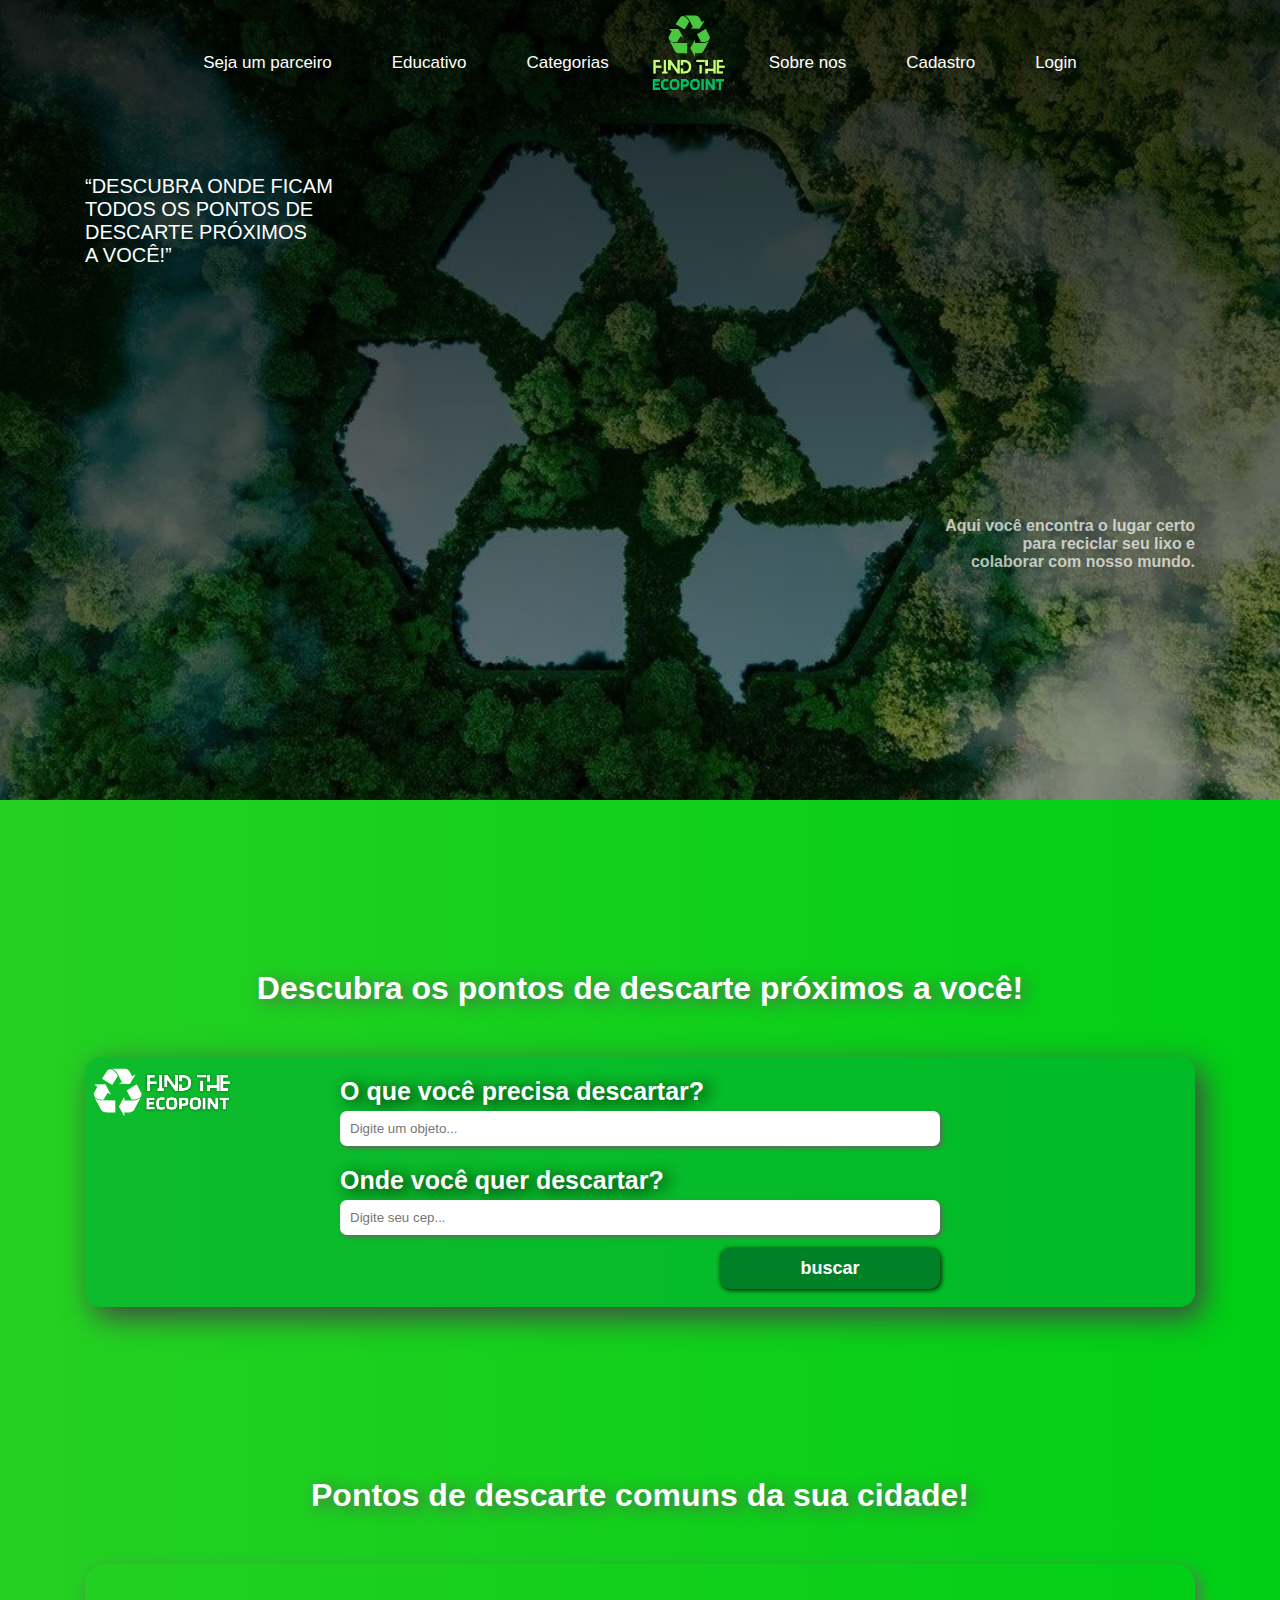
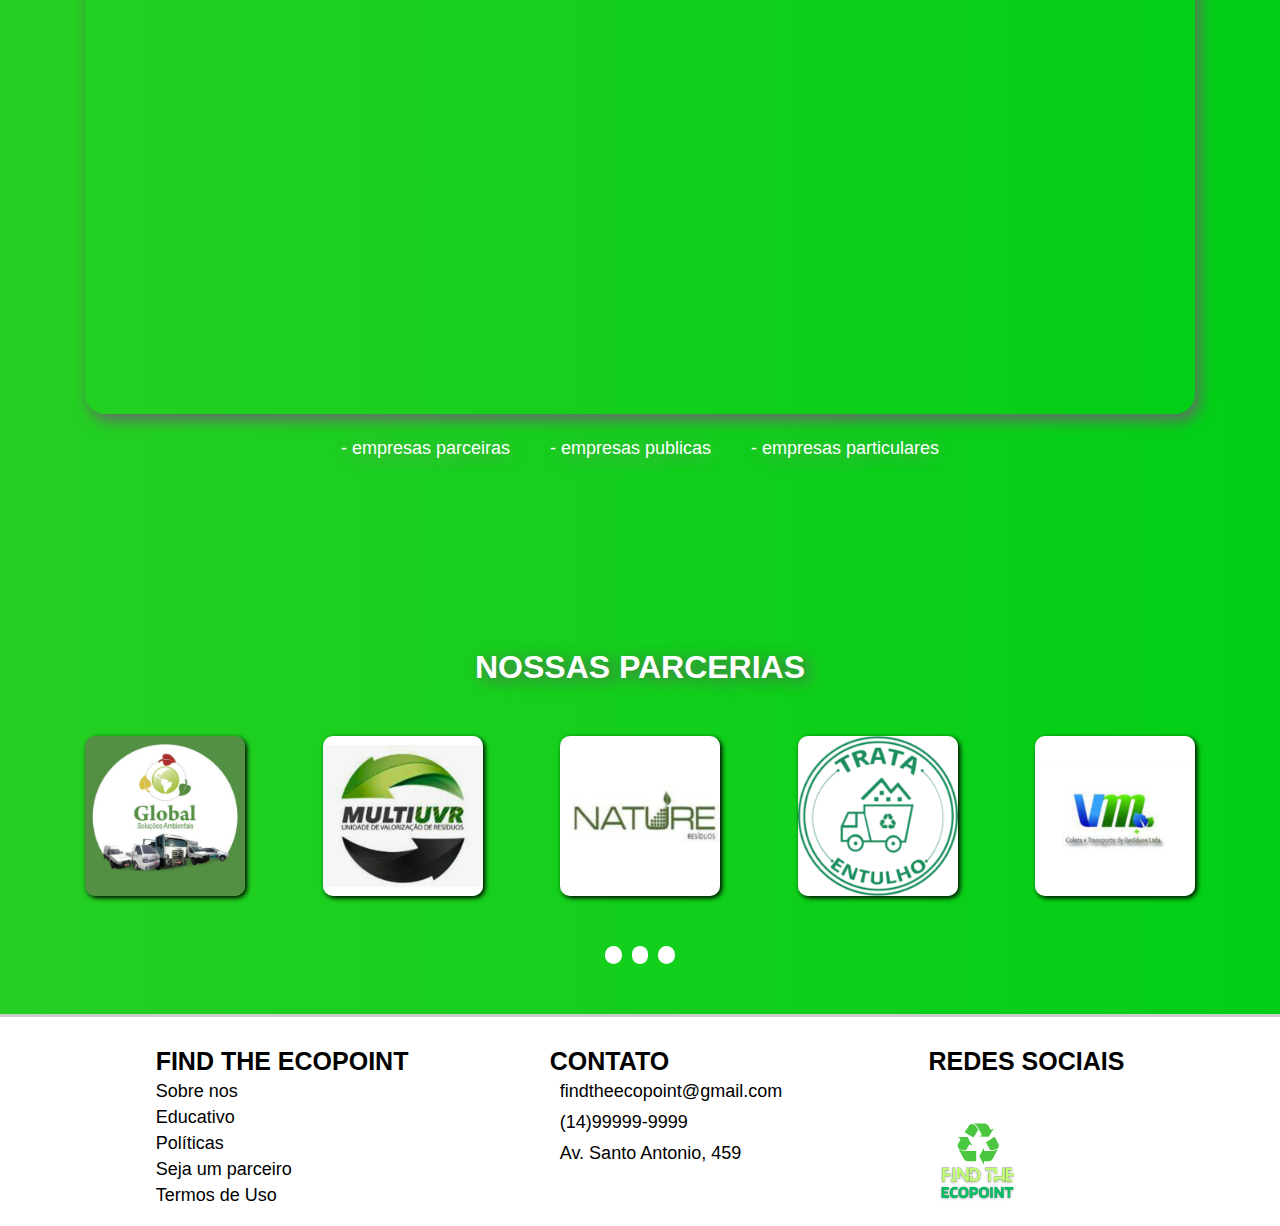
==== commit fe1eb9e5: "final" ====
--- a/index.html
+++ b/index.html
@@ -9,35 +9,32 @@
     <link rel="stylesheet" href="https://cdnjs.cloudflare.com/ajax/libs/font-awesome/6.5.0/css/all.min.css"
         integrity="sha512-Avb2QiuDEEvB4bZJYdft2mNjVShBftLdPG8FJ0V7irTLQ8Uo0qcPxh4Plq7G5tGm0rU+1SPhVotteLpBERwTkw=="
         crossorigin="anonymous" referrerpolicy="no-referrer" />
-
     <link rel="stylesheet" href="css/main.css">
-
 </head>
-
-
 <body>
     <header id="banner">
         <div class="container">
-            <div id="cabecalho2">
-                <img src="img/foto-logo.svg" alt="logo-empresa">
-                <div id="menu2">
-                    
-                        <button>educativo</button>
-                        <button>cadastro</button>
-                        <button>login</button>
-                    
-                </div>
+            <div id="cabecalho">
+                <nav id="menu">
+                    <ul>
+                        <li><a href="seja-um-parceiro.html">Seja um parceiro</a></li>
+                        <li><a href="educativo.html">Educativo</a></li>
+                        <li><a href="categorias.html">Categorias</a></li>
+                        <a href="index.html" class="imghome"><img src="img/foto-logo.svg" alt="logo-empresa"
+                                class="imghome"></a>
+                        <li><a href="sobre-nos.html">Sobre nos</a></li>
+                        <li><a href="#">Cadastro</a></li>
+                        <li><a href="#">Login</a></li>
+                    </ul>
+                </nav>
             </div>
-
             <div id="textoBack">
-
                 <div class="texto1">
                     <p>“DESCUBRA ONDE FICAM<br>
                         TODOS OS PONTOS DE<br>
                         DESCARTE PRÓXIMOS<br>
                         A VOCÊ!”</p>
                 </div>
-
                 <div class="texto2">
                     <p>Aqui você encontra o lugar certo<br>
                         para reciclar seu lixo e<br>
@@ -47,53 +44,42 @@
         </div>
     </header>
 
-
     <!-- FIM DO CABEÇALHO -->
 
+    <!-- INICO DO MENU BUSCA -->
+
     <main>
-
-        <!-- INICO DO MENU BUSCA -->
-
         <section>
             <div class="container">
                 <h2 class="space-title">Descubra os pontos de descarte próximos a você!</h2>
-
                 <div id="menuBusca">
-
                     <div id="imgBusca">
                         <img src="img/foto-logo-branca.svg" alt="logo-empresa">
                     </div>
-
                     <form action="#" method="get" id="barraBusca">
-
                         <div class="cep">
                             <h3>O que você precisa descartar?</h3>
                             <input type="text" placeholder="Digite um objeto...">
                         </div>
-
                         <div class="cep">
                             <h3>Onde você quer descartar?</h3>
                             <input type="text" placeholder="Digite seu cep...">
                         </div>
-
                         <button type="submit" name="botao-busca" class="botao-busca">buscar <i
                                 class="fa-solid fa-magnifying-glass" style="color: #ffffff;"></i></button>
                     </form>
                 </div>
             </div>
         </section>
-
         <section>
             <div class="container">
                 <h2 class="space-title">Pontos de descarte comuns da sua cidade!</h2>
                 <div id="mapa">
-
                     <iframe
                         src="https://www.google.com/maps/embed?pb=!1m18!1m12!1m3!1d236395.6761934356!2d-50.25167360546877!3d-22.2141715!2m3!1f0!2f0!3f0!3m2!1i1024!2i768!4f13.1!3m3!1m2!1s0x94bfd7309baef6d9%3A0x2d5ecbe8edc7dc7c!2sSenac%20Marilia!5e0!3m2!1spt-BR!2sbr!4v1701218961428!5m2!1spt-BR!2sbr"
                         width="600" height="450" style="border:0;" allowfullscreen="" loading="lazy"
                         referrerpolicy="no-referrer-when-downgrade"></iframe>
                 </div>
-
                 <nav id="legenda-mapa">
                     <ul>
                         <li>
@@ -109,22 +95,15 @@
                 </nav>
             </div>
         </section>
-
         <section>
             <div class="container">
                 <h2 class="space-title">NOSSAS PARCERIAS</h2>
                 <div id="parceiros">
-
                     <img src="img/parceiros-logo/global-solucoes.png" alt="">
-
                     <img src="img/parceiros-logo/mult-uvr.png" alt="">
-
                     <img src="img/parceiros-logo/nature-residuos.png" alt="">
-
                     <img src="img/parceiros-logo/trata-entulho.png" alt="">
-
                     <img src="img/parceiros-logo/vm-coleta.png" alt="">
-
                 </div>
                 <div class="bolinha">
                     <p>.</p>
@@ -134,21 +113,22 @@
             </div>
         </section>
     </main>
-
     <footer id="rodape">
         <div class="container" id="linhaRodape">
-
             <div>
                 <h3>FIND THE ECOPOINT</h3>
                 <nav class="rodape1">
                     <ul>
-                        <a href="#">
-                            <li>Sobre</li>
+                        <a href="sobre-nos.html">
+                            <li>Sobre nos</li>
                         </a>
-                        <a href="#">
+                        <a href="educativo.html">
+                            <li>Educativo</li>
+                        </a>
+                        <a href="politicas.html">
                             <li>Políticas</li>
                         </a>
-                        <a href="#">
+                        <a href="seja-um-parceiro.html">
                             <li>Seja um parceiro</li>
                         </a>
                         <a href="#">
@@ -157,7 +137,6 @@
                     </ul>
                 </nav>
             </div>
-
             <div>
                 <h3>CONTATO</h3>
                 <nav>
@@ -179,12 +158,10 @@
                             <a href="#">
                                 <li>Av. Santo Antonio, 459</li>
                             </a>
-
                         </div>
                     </ul>
                 </nav>
             </div>
-
             <div>
                 <h3>REDES SOCIAIS</h3>
                 <div class="icones">
@@ -196,8 +173,6 @@
             </div>
         </div>
     </footer>
-
     <script src="js/main.js"></script>
 </body>
-
 </html>--- a/css/main.css
+++ b/css/main.css
@@ -49,7 +49,6 @@
 #menu ul {
     display: flex;
     list-style: none;
-
 }
 
 #menu ul li {
@@ -191,7 +190,7 @@
 }
 
 .black i {
-    color: black;
+    color: rgb(122, 115, 115);
 }
 
 
@@ -618,18 +617,22 @@
 }
 
 .categoria2{
+    text-align: center;
+    padding-bottom: 5px;
     font-size: 30px;
     color: #2e2e2e;
 }
 
 .categoria3{
+    padding: 0px 50px;
     font-size: 20px;
     margin-top: 5px;
     padding-bottom: 50px;
 }
 
 .fundoTxt{
-    
+    border-radius: 0px 20px 0px 20px;
+    box-shadow: 1px 1px 10px #464646;
     background-color: #fff;
 }
 
@@ -646,3 +649,38 @@
 #arrumatop{
     margin-top:90px;
 }
+
+.fundoTxt h4{
+    padding: 5px 35px;
+    margin-top: 35px;
+    font-size: 25px;
+}
+
+.fundoTxt p{
+    padding: 5px 35px;
+    text-align: justify;
+    font-size: 18px;
+    padding-right: 22px;
+}
+
+#imgcategoria{
+    display: flex;
+    flex-direction: column;
+    justify-content: space-around;
+}
+
+#imgcategoria img{
+    border-radius: 8px;
+    box-shadow: 1px 1px 4px #464646;
+}
+
+#paraArru{
+    margin-bottom: 40px;
+}
+
+.texto4{
+    background-color: #fff;
+    margin-top: 50px;
+    padding: 30px;
+    border-radius: 20px;
+}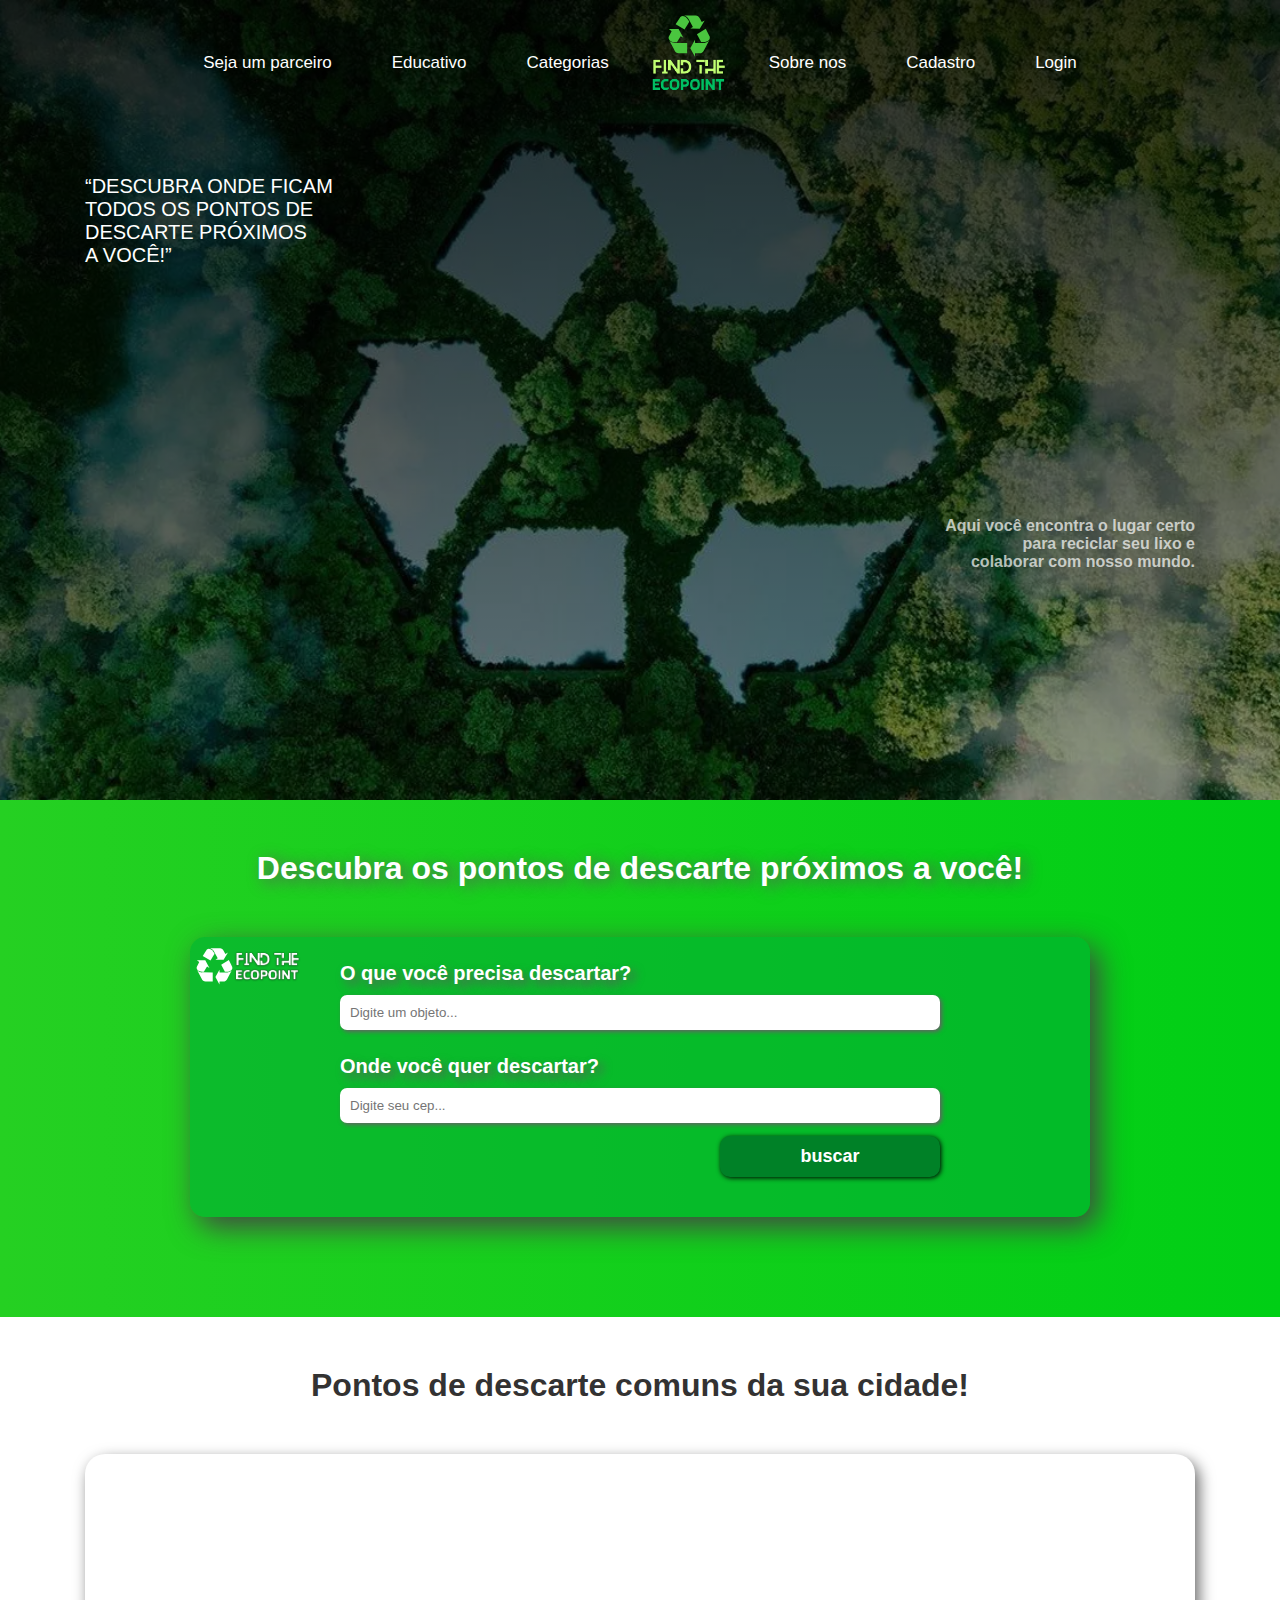
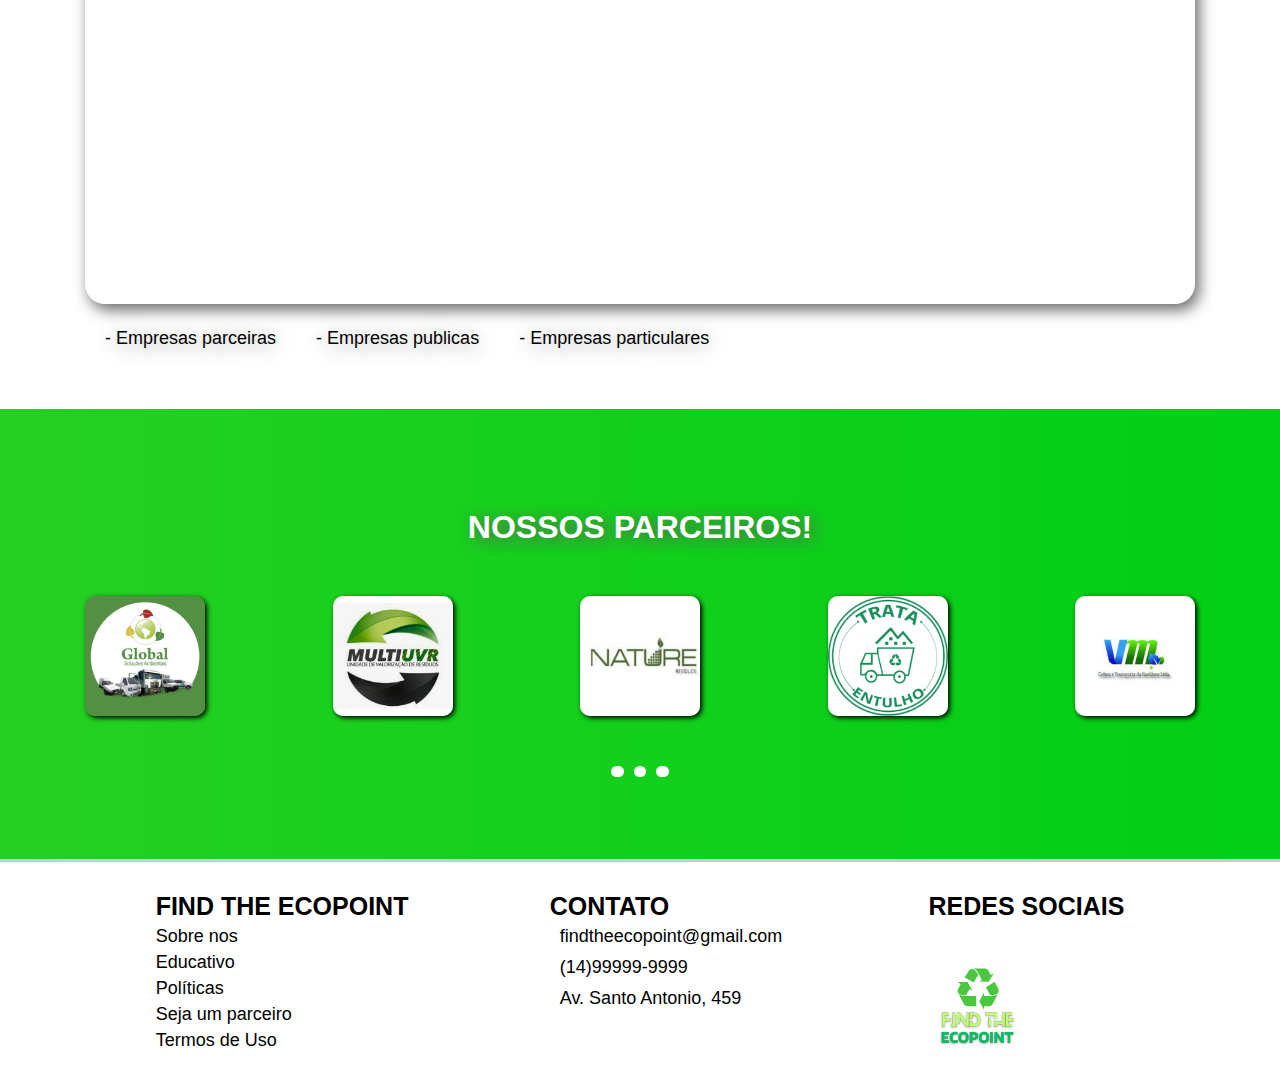
==== commit eb423e8a: "mudanca no css" ====
--- a/index.html
+++ b/index.html
@@ -23,8 +23,8 @@
                         <a href="index.html" class="imghome"><img src="img/foto-logo.svg" alt="logo-empresa"
                                 class="imghome"></a>
                         <li><a href="sobre-nos.html">Sobre nos</a></li>
-                        <li><a href="#">Cadastro</a></li>
-                        <li><a href="#">Login</a></li>
+                        <li><a href="">Cadastro</a></li>
+                        <li><a href="login.html">Login</a></li>
                     </ul>
                 </nav>
             </div>
@@ -49,12 +49,12 @@
     <!-- INICO DO MENU BUSCA -->
 
     <main>
-        <section>
+        <section id="fundo-principal-2">
             <div class="container">
                 <h2 class="space-title">Descubra os pontos de descarte próximos a você!</h2>
                 <div id="menuBusca">
                     <div id="imgBusca">
-                        <img src="img/foto-logo-branca.svg" alt="logo-empresa">
+                        <img src="img/foto-logo-branca.svg" alt="logo-empresa" width="120">
                     </div>
                     <form action="#" method="get" id="barraBusca">
                         <div class="cep">
@@ -71,9 +71,9 @@
                 </div>
             </div>
         </section>
-        <section>
+        <section id="fundo-principal-1">
             <div class="container">
-                <h2 class="space-title">Pontos de descarte comuns da sua cidade!</h2>
+                <h2 class="space-title-2">Pontos de descarte comuns da sua cidade!</h2>
                 <div id="mapa">
                     <iframe
                         src="https://www.google.com/maps/embed?pb=!1m18!1m12!1m3!1d236395.6761934356!2d-50.25167360546877!3d-22.2141715!2m3!1f0!2f0!3f0!3m2!1i1024!2i768!4f13.1!3m3!1m2!1s0x94bfd7309baef6d9%3A0x2d5ecbe8edc7dc7c!2sSenac%20Marilia!5e0!3m2!1spt-BR!2sbr!4v1701218961428!5m2!1spt-BR!2sbr"
@@ -83,21 +83,21 @@
                 <nav id="legenda-mapa">
                     <ul>
                         <li>
-                            <div class="red"><i class="fa-solid fa-map-pin"></i> - empresas parceiras</div>
+                            <div class="red"><i class="fa-solid fa-map-pin"></i> - Empresas parceiras</div>
                         </li>
                         <li>
-                            <div class="blue"><i class="fa-solid fa-map-pin"></i> - empresas publicas</div>
+                            <div class="blue"><i class="fa-solid fa-map-pin"></i> - Empresas publicas</div>
                         </li>
                         <li>
-                            <div class="black"><i class="fa-solid fa-map-pin"></i> - empresas particulares</div>
+                            <div class="black"><i class="fa-solid fa-map-pin"></i> - Empresas particulares</div>
                         </li>
                     </ul>
                 </nav>
             </div>
         </section>
-        <section>
+        <section id="fundo-principal-3">
             <div class="container">
-                <h2 class="space-title">NOSSAS PARCERIAS</h2>
+                <h2 class="space-title">NOSSOS PARCEIROS!</h2>
                 <div id="parceiros">
                     <img src="img/parceiros-logo/global-solucoes.png" alt="">
                     <img src="img/parceiros-logo/mult-uvr.png" alt="">
--- a/css/main.css
+++ b/css/main.css
@@ -8,6 +8,8 @@
     font-family: sans-serif;
 }
 
+
+
 body {
     background: linear-gradient(90deg, rgb(37, 208, 34) 0%, rgb(0, 207, 21) 100%);
 }
@@ -22,8 +24,6 @@
     background-position: center;
 }
 
-
-
 .container {
     max-width: 1140px;
     margin: 0 auto;
@@ -45,7 +45,6 @@
     height: 65px;
 }
 
-
 #menu ul {
     display: flex;
     list-style: none;
@@ -81,7 +80,7 @@
     text-align: right;
     color: #ffffffb0;
     font-weight: bold;
-    
+
 }
 
 #menu a:hover {
@@ -91,6 +90,8 @@
 
 /* FIM CABECALHO */
 
+
+
 /* INICIO MENU DE BUSCA */
 
 .space-title {
@@ -98,7 +99,6 @@
     color: #fff;
     font-size: 2em;
     margin: 50px 0px;
-    padding-top: 120px;
     text-shadow: 5px 3px 15px #5c5c5c;
 }
 
@@ -106,8 +106,16 @@
     background-color: rgba(0, 173, 52, 0.596);
     position: relative;
     border-radius: 15px;
-    height: 250px;
+    height: 280px;
     box-shadow: 8px 10px 30px #454444;
+    display: flex;
+    justify-content: center;
+    width: 900px;
+    
+}
+
+#fundo-principal-2{
+    padding-bottom: 50px;
     display: flex;
     justify-content: center;
 }
@@ -121,8 +129,9 @@
 
 .cep h3 {
     color: #fff;
-    margin-top: 20px;
-    font-size: 25px;
+    margin-top: 25px;
+    font-size: 20px;
+    text-shadow: 5px 5px 10px #5c5c5c;
 }
 
 .cep input {
@@ -132,7 +141,7 @@
     background-color: #fff;
     border-radius: 7px;
     border: none;
-    margin-top: 5px;
+    margin-top: 10px;
 }
 
 .botao-busca {
@@ -154,14 +163,17 @@
     flex-direction: column;
 }
 
-#menuBusca h3 {
-    text-shadow: 5px 3px 15px black;
-
-}
-
 /* FIM DO MENU DE BUSCA */
 
 /* COMEÇO DO MAPA */
+
+.space-title-2{
+    padding-top: 50px;
+    text-align: center;
+    color: #333232;
+    font-size: 2em;
+    margin: 50px 0px;
+}
 
 #mapa iframe {
     width: 100%;
@@ -171,14 +183,15 @@
 
 #legenda-mapa ul {
     display: flex;
-    justify-content: center;
+    
 }
 
 #legenda-mapa ul li {
     padding: 20px;
     font-size: 18px;
-    color: #fff;
+    color: #000;
     text-shadow: 0px 3px 20px #8d8c8c;
+    padding-bottom: 60px;
 }
 
 .red i {
@@ -203,13 +216,12 @@
 #parceiros {
     display: flex;
     justify-content: space-between;
-
 }
 
 #parceiros img {
     border: none;
     border-radius: 10px;
-    width: 160px;
+    width: 120px;
     box-shadow: 2px 2px 5px;
     cursor: pointer;
 }
@@ -223,9 +235,18 @@
 .bolinha p {
     background-color: #fff;
     color: #fff;
-    border-radius: 50px;
-    padding: 0px 6px;
+    border-radius: 30px;
+    padding: 0px 5px;
     margin: 0px 5px;
+    font-size: 10px;
+}
+
+#fundo-principal-3{
+    height: 350px;
+}
+
+#fundo-principal-3 h2{
+    padding-top: 50px;
 }
 
 /* FIM DOS PARCEIROS */
@@ -475,10 +496,6 @@
     font-weight: bold;
 }
 
-#menuBusca h3 {
-    text-shadow: 5px 3px 15px black;
-}
-
 /* FIM */
 
 /* COMEÇO PAGINA EDUCATIVA */
@@ -554,14 +571,14 @@
 
 }
 
-#ajuda1 h4{
+#ajuda1 h4 {
     margin-left: 5px;
     font-size: 20px;
     margin-top: 20px;
 
 }
 
-#ajuda1 p{
+#ajuda1 p {
     margin-top: 3px;
     margin-left: 15px;
     padding-right: 60px;
@@ -573,26 +590,26 @@
 }
 
 #ajuda1 {
-margin-top: 20px;
-margin-bottom: 20px;
+    margin-top: 20px;
+    margin-bottom: 20px;
     width: 90%;
 }
 
-.flextio{
+.flextio {
     display: flex;
     justify-content: space-around;
 }
 
-.ajuda2{
+.ajuda2 {
     margin-top: 40px;
 }
 
-.flextio img{
+.flextio img {
     margin-top: 55px;
     margin-right: 5px;
 }
 
-#bordaEducativo2{
+#bordaEducativo2 {
     margin-top: 70px;
     padding-bottom: 60px;
     border-top: 3px dashed #000
@@ -611,76 +628,88 @@
     background-position: center;
 }
 
-.categoria1{
+.categoria1 {
     padding: 100px 0px;
     font-size: 35px;
 }
 
-.categoria2{
+.categoria2 {
     text-align: center;
     padding-bottom: 5px;
     font-size: 30px;
     color: #2e2e2e;
 }
 
-.categoria3{
+.categoria3 {
     padding: 0px 50px;
     font-size: 20px;
     margin-top: 5px;
     padding-bottom: 50px;
 }
 
-.fundoTxt{
+.fundoTxt {
     border-radius: 0px 20px 0px 20px;
     box-shadow: 1px 1px 10px #464646;
     background-color: #fff;
 }
 
-.categoriaTxt{
-    display: flex;
-    
-}
-
-.categoriaTxt img{
+.categoriaTxt {
+    display: flex;
+
+}
+
+.categoriaTxt img {
     width: 200px;
     margin-left: 50px;
 }
 
-#arrumatop{
-    margin-top:90px;
-}
-
-.fundoTxt h4{
+#arrumatop {
+    margin-top: 90px;
+}
+
+.fundoTxt h4 {
     padding: 5px 35px;
     margin-top: 35px;
     font-size: 25px;
 }
 
-.fundoTxt p{
+.fundoTxt p {
     padding: 5px 35px;
     text-align: justify;
     font-size: 18px;
     padding-right: 22px;
 }
 
-#imgcategoria{
+#imgcategoria {
     display: flex;
     flex-direction: column;
     justify-content: space-around;
 }
 
-#imgcategoria img{
+#imgcategoria img {
     border-radius: 8px;
     box-shadow: 1px 1px 4px #464646;
 }
 
-#paraArru{
+#paraArru {
     margin-bottom: 40px;
 }
 
-.texto4{
+.texto4 {
     background-color: #fff;
     margin-top: 50px;
     padding: 30px;
     border-radius: 20px;
+}
+
+.texto4 p {
+    margin-bottom: 20px;
+}
+
+.texto4 h2 {
+    margin-bottom: 20px;
+}
+
+#fundo-principal-1{
+    background-color: #fff;
 }